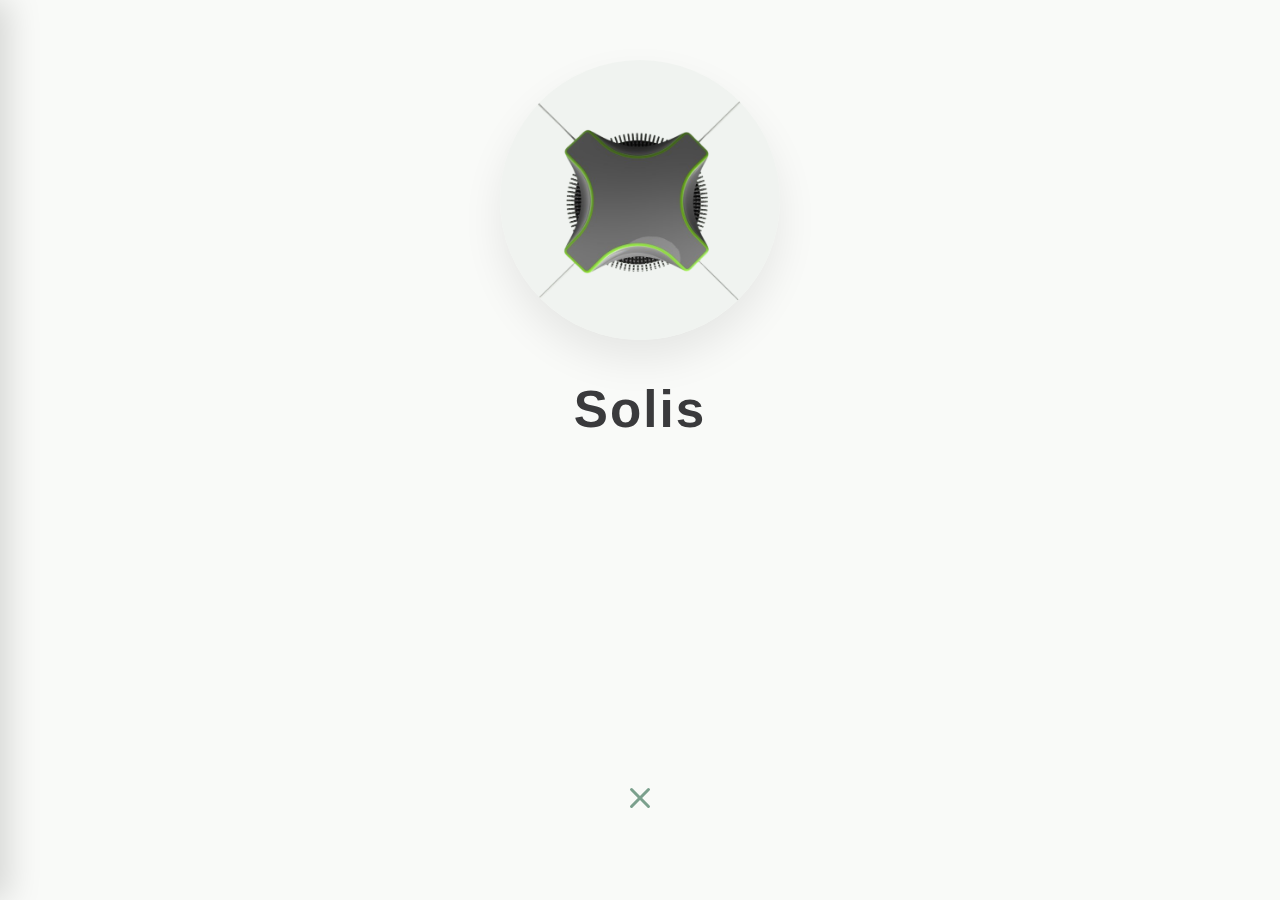
==== index.html @ 9c589100 "Update index.html" ====
<!DOCTYPE html>
<html lang="en">
<head>
    <meta charset="UTF-8">
    <meta name="viewport" content="width=device-width, initial-scale=1.0, maximum-scale=1.0, user-scalable=no">
    <title>Solis Enhanced Prototype v2</title>
    <link rel="preconnect" href="https://fonts.googleapis.com">
    <link rel="preconnect" href="https://fonts.gstatic.com" crossorigin>
    <link href="https://fonts.googleapis.com/css2?family=Poppins:wght@400;500;600;700&display=swap" rel="stylesheet">
    <link rel="manifest" href="manifest.json">
    <style>
        /* --- CSS Variables --- */
        :root {
            /* Modern Color Palette */
            --bg-primary: #F9FAF8;
            --bg-secondary: rgba(238, 241, 237, 0.8);
            --bg-card: rgba(255, 255, 255, 0.95);
            --bg-overlay: rgba(0, 0, 0, 0.4);
            --bg-modal: rgba(255, 255, 255, 0.98);
            --bg-toggle-inactive: #E5E5EA;
            --bg-toggle-active: #7BA08D;
            --bg-button-primary: #A3C1AD;
            --bg-button-primary-hover: #93B09D;
            --bg-button-primary-active: #83A08D;
            --bg-button-secondary: rgba(231, 235, 230, 0.8);
            --bg-button-secondary-hover: rgba(221, 226, 219, 0.9);
            --bg-button-secondary-active: rgba(206, 213, 220, 0.9);
            --bg-button-danger: rgba(253, 236, 236, 0.9);
            --bg-status-running: rgba(223, 240, 216, 0.9);
            --bg-status-scheduled: rgba(252, 248, 227, 0.9);
            --bg-status-idle: rgba(242, 242, 242, 0.9);
            --bg-status-paused: rgba(242, 242, 242, 0.9);

            /* Refined Text Colors */
            --text-primary: #1C1C1E;
            --text-secondary: #3A3A3C;
            --text-muted: #8E8E93;
            --text-light: #FFFFFF;
            --text-accent: #7BA08D;
            --text-danger: #FF3B30;
            --text-success: #34C759;
            --text-warning: #FF9500;
            --text-info: #8E8E93;

            /* Modern Borders */
            --border-primary: rgba(221, 226, 219, 0.8);
            --border-card: rgba(237, 240, 236, 0.8);
            --border-focus: #A3C1AD;

            /* Enhanced Shadows */
            --shadow-card: 0 8px 24px rgba(0, 0, 0, 0.04);
            --shadow-button: 0 4px 12px rgba(163, 193, 173, 0.25);
            --shadow-modal: 0 16px 32px rgba(0, 0, 0, 0.08);

            /* Modern Font */
            --font-family: -apple-system, BlinkMacSystemFont, 'SF Pro Text', 'Helvetica Neue', sans-serif;
        }

        .dark-mode {
            --bg-primary: #000000;
            --bg-secondary: rgba(37, 42, 37, 0.8);
            --bg-card: rgba(42, 47, 42, 0.95);
            --bg-overlay: rgba(0, 0, 0, 0.5);
            --bg-modal: rgba(47, 53, 47, 0.98);
            --bg-button-secondary: rgba(58, 64, 58, 0.8);
            --bg-button-secondary-hover: rgba(69, 75, 69, 0.9);
            --bg-button-secondary-active: rgba(80, 86, 80, 0.9);
            --bg-status-running: rgba(42, 64, 42, 0.9);
            --bg-status-scheduled: rgba(64, 58, 42, 0.9);
            --bg-status-idle: rgba(51, 51, 51, 0.9);
            --bg-status-paused: rgba(51, 51, 51, 0.9);

            --text-primary: #FFFFFF;
            --text-secondary: #EBEBF5;
            --text-muted: #8E8E93;
            --text-accent: #A3C1AD;
            --text-success: #32D74B;
            --text-warning: #FFD60A;
            --text-info: #8E8E93;

            --border-primary: rgba(64, 69, 64, 0.8);
            --border-card: rgba(58, 64, 58, 0.8);
            --border-focus: #A3C1AD;

            --shadow-card: 0 8px 24px rgba(0, 0, 0, 0.2);
            --shadow-button: 0 4px 12px rgba(163, 193, 173, 0.15);
        }

        /* --- Basic Reset & Global Styles --- */
        * { box-sizing: border-box; margin: 0; padding: 0; -webkit-tap-highlight-color: transparent; }
        html, body { height: 100%; font-family: var(--font-family); background-color: #e0e5ec; display: flex; justify-content: center; align-items: center; color: var(--text-secondary); -webkit-font-smoothing: antialiased; -moz-osx-font-smoothing: grayscale; }

        /* --- App Container --- */
        .app-container {
            width: 390px;
            height: 844px;
            background-color: var(--bg-primary);
            border-radius: 55px;
            box-shadow: 0 25px 50px rgba(0, 0, 0, 0.15);
            overflow: hidden;
            position: relative;
            display: flex;
            flex-direction: column;
            border: 14px solid #1C1C1E;
            backdrop-filter: blur(20px);
        }
        .app-container::before {
            content: '';
            position: absolute;
            top: 0;
            left: 50%;
            transform: translateX(-50%);
            width: 150px;
            height: 30px;
            background-color: #1C1C1E;
            border-bottom-left-radius: 18px;
            border-bottom-right-radius: 18px;
            z-index: 50;
        }

        /* --- Screen Styling --- */
        .screen { display: none; flex-direction: column; padding: 20px 20px 20px 20px; flex-grow: 1; overflow-y: auto; overflow-x: hidden; background-color: var(--bg-primary); position: absolute; top: 0; left: 0; width: 100%; height: 100%; opacity: 0; transition: opacity 0.3s ease-in-out; }
        .screen.active { display: flex; opacity: 1; z-index: 10; }
        .screen::-webkit-scrollbar { display: none; }
        .screen { -ms-overflow-style: none; scrollbar-width: none; }

        /* --- Common UI Elements --- */
        h1, h2, h3 { color: var(--text-primary); font-weight: 700; margin-bottom: 12px; letter-spacing: -0.02em; }
        h1 { font-size: 2.4em; } h2 { font-size: 1.8em; } h3 { font-size: 1.25em; }
        p { color: var(--text-secondary); font-size: 1em; line-height: 1.6; letter-spacing: -0.01em; }
        .text-sm { font-size: 0.85em; color: var(--text-muted); }
        .text-xs { font-size: 0.75em; color: var(--text-muted); }
        .text-center { text-align: center; }
        .font-bold { font-weight: 600; } .font-medium { font-weight: 500; }

        a { color: var(--text-accent); text-decoration: none; cursor: pointer; font-weight: 500; }
        a:hover { filter: brightness(0.9); }

        /* Input Field Styles */
        .input-field {
            width: 100%;
            padding: 16px 20px;
            margin-bottom: 24px; /* Increased margin for more space */
            border: 1px solid var(--border-primary);
            border-radius: 16px;
            background-color: var(--bg-card);
            font-size: 1em;
            color: var(--text-primary);
            font-family: var(--font-family);
            transition: all 0.2s cubic-bezier(0.4, 0, 0.2, 1);
            backdrop-filter: blur(10px);
        }

        .input-field::placeholder { color: var(--text-muted); }
        .input-field:focus { outline: none; border-color: var(--border-focus); box-shadow: 0 0 0 4px rgba(163, 193, 173, 0.15); }

        .icon-btn { background: none; border: none; cursor: pointer; padding: 8px; display: inline-flex; align-items: center; justify-content: center; color: var(--text-secondary); border-radius: 50%; transition: background-color 0.2s ease; }
        .icon-btn:hover { background-color: var(--bg-secondary); }
        .icon-btn svg { width: 28px; height: 28px; transition: all 0.2s cubic-bezier(0.4, 0, 0.2, 1); }
        .icon-btn:hover svg { transform: scale(1.1); }

        .card { background-color: var(--bg-card); border-radius: 20px; padding: 24px; margin-bottom: 24px; box-shadow: var(--shadow-card); border: 1px solid var(--border-card); transition: all 0.3s cubic-bezier(0.4, 0, 0.2, 1); backdrop-filter: blur(10px); }
        .card:hover { transform: translateY(-2px); box-shadow: 0 12px 28px rgba(0, 0, 0, 0.08); }

        .tabs { display: flex; background-color: var(--bg-secondary); border-radius: 16px; padding: 6px; margin-bottom: 32px; backdrop-filter: blur(10px); }
        .tab-button { flex: 1; padding: 10px 12px; background: none; border: none; border-radius: 12px; font-size: 0.95em; font-weight: 500; color: var(--text-secondary); cursor: pointer; transition: all 0.2s cubic-bezier(0.4, 0, 0.2, 1); text-align: center; letter-spacing: -0.01em; }
        .tab-button.active { background-color: var(--bg-card); color: var(--text-primary); font-weight: 600; box-shadow: 0 4px 12px rgba(0, 0, 0, 0.05); }

        .app-header { display: flex; justify-content: space-between; align-items: center; margin-bottom: 25px; position: sticky; top: -20px; padding-top: 30px; padding-bottom: 15px; background: linear-gradient(to bottom, var(--bg-primary) 85%, rgba(249,250,248,0)); z-index: 120; }
        .app-header h2 { margin-bottom: 0; } /* Reset margin for header */
        .app-header .title { font-size: 1.3em; font-weight: 600; color: var(--text-primary); position: absolute; left: 50%; top: 30px; transform: translateX(-50%); background: var(--bg-primary); padding: 0 5px; }
        .app-header .icon-btn svg { width: 28px; height: 28px; }

        .hidden { display: none !important; }
        .visually-hidden { position: absolute; width: 1px; height: 1px; margin: -1px; padding: 0; overflow: hidden; clip: rect(0, 0, 0, 0); border: 0; }

         /* Modal Styles */
        .modal-overlay { position: fixed; top: 0; left: 0; width: 100%; height: 100%; background-color: var(--bg-overlay); z-index: 100; display: flex; justify-content: center; align-items: center; opacity: 0; visibility: hidden; transition: all 0.3s cubic-bezier(0.4, 0, 0.2, 1); backdrop-filter: blur(8px); }
        .modal-overlay.active { opacity: 1; visibility: visible; transition: all 0.3s cubic-bezier(0.4, 0, 0.2, 1); }
        .modal-content { background-color: var(--bg-modal); border-radius: 24px; padding: 32px; width: 90%; max-width: 350px; box-shadow: var(--shadow-modal); transform: scale(0.95); transition: all 0.3s cubic-bezier(0.4, 0, 0.2, 1); backdrop-filter: blur(20px); }
        .modal-overlay.active .modal-content { transform: scale(1); }
        .modal-header { display: flex; justify-content: space-between; align-items: center; margin-bottom: 20px; }
        .modal-header h3 { margin-bottom: 0; }
        .modal-close-btn { font-size: 1.5em; color: var(--text-secondary); background: none; border: none; cursor: pointer; line-height: 1; }
        .modal-body p { margin-bottom: 15px; font-size: 0.9em; }
        .modal-body .input-group { margin-bottom: 15px; }
        .modal-footer { margin-top: 25px; display: flex; gap: 10px; justify-content: flex-end; }
        .modal-footer .btn { width: auto; }


        /* --- Specific Screens --- */

        /* Splash Screen - Styles remain similar */
        #splash-screen { justify-content: center; align-items: center; padding-top: 60px; background-color: var(--bg-primary); }
        .splash-graphic { width: 280px; height: 280px; background-color: var(--bg-secondary); border-radius: 50%; margin-bottom: 40px; display: flex; justify-content: center; align-items: center; font-size: 1.2em; color: var(--text-muted); font-style: italic; background-image: url("[data-uri]"); background-size: 75%; background-repeat: no-repeat; background-position: center; box-shadow: 0 20px 40px rgba(0, 0, 0, 0.08); animation: pulse 2s infinite; }
        .splash-title { font-size: 3.2em; font-weight: 700; color: var(--text-secondary); letter-spacing: 2px; margin-bottom: auto; }
        .loading-icon { margin-top: auto; margin-bottom: 60px; animation: spin 1.5s cubic-bezier(0.4, 0, 0.2, 1) infinite; }
        .loading-icon svg { width: 36px; height: 36px; color: var(--text-accent); }
        @keyframes spin { 0% { transform: rotate(0deg); } 100% { transform: rotate(360deg); } }
        @keyframes pulse { 0% { transform: scale(1); } 50% { transform: scale(1.05); } 100% { transform: scale(1); } }

        /* Sign Up Screen - Styles remain similar */
        #signup-screen { padding-top: 60px; justify-content: flex-start; }
        .signup-header { text-align: center; margin-bottom: 35px; }
        .signup-illustration { width: 180px; height: 100px; background-color: var(--bg-secondary); margin: 15px auto 25px auto; border-radius: 8px; display: flex; justify-content: center; align-items: center; background-image: url("data:image/svg+xml,%3Csvg width='100' height='60' viewBox='0 0 100 60' xmlns='http://www.w3.org/2000/svg'%3E%3Ccircle cx='85' cy='15' r='8' fill='%23FFD700'/%3E%3Cpath d='M10 55 V30 L50 10 L90 30 V55 H65 V40 H35 V55 Z' fill='%23fff' stroke='%23A3C1AD' stroke-width='2'/%3E%3Crect x='42' y='42' width='16' height='13' fill='%23A3C1AD'/%3E%3Crect x='20' y='35' width='10' height='10' fill='%23CDE2D6'/%3E%3Crect x='70' y='35' width='10' height='10' fill='%23CDE2D6'/%3E%3C/svg%3E"); background-size: contain; background-repeat: no-repeat; background-position: center; }
        .signup-title { font-size: 2.8em; color: var(--text-accent); font-weight: 600; margin-bottom: 10px; }
        #signup-screen h2 { font-size: 1.6em; margin-bottom: 30px; text-align: left; }
        .terms-link { font-size: 0.85em; color: var(--text-secondary); margin-bottom: 30px; display: block; }
        .terms-link a { color: var(--text-accent); font-weight: 600; }
        .signin-link { margin-top: 25px; text-align: center; font-size: 0.95em; }
        .signin-link a { font-weight: 600; }

        /* Dashboard Screen - Updated Layout */
        #dashboard-screen .welcome-text { color: var(--text-secondary); font-size: 1.0em; margin-bottom: 25px; }
        .power-analysis-card { display: flex; align-items: center; gap: 20px; }
        .progress-circle { position: relative; width: 120px; height: 120px; border-radius: 50%; background: radial-gradient(closest-side, var(--bg-card) 75%, transparent 80% 100%), conic-gradient(var(--text-accent) var(--progress-value, 0%), var(--bg-secondary) 0); display: flex; flex-direction: column; justify-content: center; align-items: center; flex-shrink: 0; transition: all 0.5s cubic-bezier(0.4, 0, 0.2, 1); box-shadow: 0 8px 24px rgba(0, 0, 0, 0.06); }
        .textprogress- { font-size: 1.4em; font-weight: 600; color: var(--text-primary); line-height: 1; }
        .progress-text span { font-size: 0.7em; display: block; font-weight: 400; color: var(--text-secondary); margin-top: 2px; }
        .progress-text .percent-sign { font-size: 0.6em; margin-left: 1px; font-weight: 500; }
        .power-stats { flex-grow: 1; }
        .power-stats p { margin-bottom: 8px; font-size: 0.9em; }
        .power-stats .value { font-size: 1.3em; font-weight: 600; color: var(--text-primary); display: inline-block; margin-right: 3px; }
        .power-stats .unit { font-size: 0.8em; color: var(--text-secondary); }
        .power-stats .sub-text-label { font-size: 0.85em; color: var(--text-secondary); display: block; margin-top: -5px; margin-bottom: 10px; }
        .power-stats .sub-text { font-size: 0.8em; color: var(--text-muted); margin-top: 3px; }

        .dashboard-house-graphic { width: 100%; height: 100px; background-color: var(--bg-secondary); border-radius: 24px; margin-top: 0; margin-bottom: 24px; display: flex; justify-content: center; align-items: center; font-style: italic; color: var(--text-muted); background-image: url("data:image/svg+xml,%3Csvg width='200' height='100' viewBox='0 0 200 100' xmlns='http://www.w3.org/2000/svg'%3E%3Cpath d='M30 80 V55 L100 30 L170 55 V80 H140 V65 H60 V80 Z' fill='var(--bg-card)' stroke='var(--text-accent)' stroke-width='1.5'/%3E%3Crect x='65' y='67' width='15' height='13' fill='var(--text-accent)'/%3E%3Crect x='120' y='67' width='15' height='13' fill='var(--text-accent)'/%3E%3Crect x='175' y='35' width='25' height='12' fill='%23CDE2D6' transform='rotate(-30 175 35)'/%3E%3Crect x='185' y='45' width='25' height='12' fill='%23CDE2D6' transform='rotate(-30 185 45)'/%3E%3Cpath d='M100 30 L170 55 L180 50 L110 25 Z' fill='%23B0CABE' /%3E %3Cpath d='M170 80 L175 82 L175 57 L170 55 Z' fill='%23A0B8AE' /%3E %3C!-- Bolt --%3E%3Cpath d='M190 65 L180 75 L188 75 L180 90 L200 75 L192 75 Z' fill='%23F2C94C'/%3E%3C/svg%3E"); background-size: 80%; background-position: center; background-repeat: no-repeat; border: none; box-shadow: 0 8px 24px rgba(0, 0, 0, 0.06); backdrop-filter: blur(10px); }

        .operate-card { display: flex; align-items: center; justify-content: space-between; cursor: pointer; transition: transform 0.15s ease, box-shadow 0.15s ease; }
        .operate-card:hover { box-shadow: 0 8px 25px rgba(0, 0, 0, 0.08); }
        .operate-card:active { transform: scale(0.98); }
        .operate-card .device-icon-small { width: 60px; height: 60px; background-color: var(--bg-secondary); border-radius: 14px; background-image: url("[data-uri]"); background-size: 65%; background-repeat: no-repeat; background-position: center; flex-shrink: 0; }
        .operate-card .text { margin-left: 18px; flex-grow: 1;}
        .operate-card .text h3 { margin-bottom: 3px;}
        .operate-card .arrow { color: var(--text-muted); }
        .operate-card .arrow svg { width: 24px; height: 24px; }

        .energy-card { display: flex; align-items: center; justify-content: space-between; }
        .energy-card .icon svg { width: 35px; height: 35px; color: #F2C94C; flex-shrink: 0; margin-right: 15px;}
        .energy-card .text { text-align: right; flex-grow: 1;}
        .energy-card .text .value { font-size: 1.4em; font-weight: 600; color: var(--text-primary); }
        .energy-card .text .unit { font-size: 0.8em; color: var(--text-secondary); margin-left: 3px; }
        .energy-card .text .label { font-size: 0.85em; color: var(--text-secondary); }

        /* Operate Screen - Styles remain similar, adjustments within content */
        #operate-screen .device-info { display: flex; align-items: center; gap: 25px; margin-bottom: 30px; }
        #operate-screen .device-icon-large { width: 95px; height: 95px; background-color: var(--bg-secondary); border-radius: 18px; flex-shrink: 0; background-image: url("[data-uri]"); background-size: 70%; background-repeat: no-repeat; background-position: center; }
        #operate-screen .last-cleaned-info .label { font-size: 0.9em; color: var(--text-secondary); margin-bottom: 3px;}
        #operate-screen .last-cleaned-info .date { font-size: 1.3em; font-weight: 600; color: var(--text-primary); margin-bottom: 10px;}
        #operate-screen .last-cleaned-info .time { font-size: 1.05em; font-weight: 500; color: var(--text-primary);}
        .operate-content { margin-top: 25px; } /* Container for setup/manual/auto */
        .operate-content.hidden { display: none; } /* Ensure it hides */

        /* Setup Content - Styles remain similar */
        #setup-content .setup-area { background-color: var(--bg-secondary); border-radius: 18px; padding: 25px; margin-bottom: 25px; min-height: 180px; display: flex; flex-direction: column; align-items: center; justify-content: center; position: relative; }

        /* Updated Solar Panel representation */
        .scan-graphic {
            width: 120px;
            height: 120px;
            border: 2.5px solid var(--text-accent);
            border-radius: 10px;
            position: relative;
            background-color: var(--bg-card);
            display: flex;
            justify-content: center;
            align-items: center;
            transform: perspective(500px) rotateX(30deg);
        }

        /* String container for diagonal strings */
        .string-container {
            position: absolute;
            width: 100%;
            height: 100%;
            transform-style: preserve-3d;
        }

        /* Individual strings */
        .diagonal-string {
            position: absolute;
            background-color: var(--text-accent);
            height: 2px;
            width: 141.4%; /* √2 * 100% for diagonal */
            transform-origin: 0 0;
            transition: all 0.5s cubic-bezier(0.4, 0, 0.2, 1);
            opacity: 0.8;
        }

        /* Single diagonal strings */
        .diagonal-string.tl-br { 
            top: 0;
            left: 0;
            transform: rotate(45deg);
        }

        .diagonal-string.tr-bl { 
            top: 0;
            right: 0;
            transform-origin: 100% 0;
            transform: rotate(-45deg);
        }

        /* String Animation States */
        .string-container.tightening .diagonal-string {
            height: 1.5px;
            opacity: 0.9;
            box-shadow: 0 0 3px var(--text-accent);
        }

        .string-container.loosening .diagonal-string {
            height: 3px;
            opacity: 0.7;
            box-shadow: none;
        }

        /* Remove old string animations */
        .string-anim-container { display: none; }

        @keyframes tighten {
            0% { transform: scaleY(1) rotate(45deg); }
            50% { transform: scaleY(0.9) rotate(45deg); }
            100% { transform: scaleY(1) rotate(45deg); }
        }

        @keyframes loosen {
            0% { transform: scaleY(1) rotate(45deg); }
            50% { transform: scaleY(1.1) rotate(45deg); }
            100% { transform: scaleY(1) rotate(45deg); }
        }

        .string-container.tightening .diagonal-string.tl-br,
        .string-container.tightening .diagonal-string.tr-bl {
            animation: tighten 1s cubic-bezier(0.4, 0, 0.2, 1);
        }

        .string-container.loosening .diagonal-string.tl-br,
        .string-container.loosening .diagonal-string.tr-bl {
            animation: loosen 1s cubic-bezier(0.4, 0, 0.2, 1);
        }

        @keyframes tightenReverse {
            0% { transform: scaleY(1) rotate(-45deg); }
            50% { transform: scaleY(0.9) rotate(-45deg); }
            100% { transform: scaleY(1) rotate(-45deg); }
        }

        @keyframes loosenReverse {
            0% { transform: scaleY(1) rotate(-45deg); }
            50% { transform: scaleY(1.1) rotate(-45deg); }
            100% { transform: scaleY(1) rotate(-45deg); }
        }

        .string-container.loosening .diagonal-string.tr-bl {
            animation: loosenReverse 1s cubic-bezier(0.4, 0, 0.2, 1);
        }

        .string-buttons { display: flex; gap: 15px; margin-top: 25px; }
        .string-anim-container { width: 140px; height: 24px; margin: 20px auto 10px auto; display: flex; justify-content: space-between; align-items: center; overflow: hidden; }
        .string-line { width: 45%; height: 3px; background-color: var(--text-accent); border-radius: 2px; transition: all 0.5s cubic-bezier(0.4, 0, 0.2, 1); }
        #setup-content .panels-section h3 { font-size: 1.1em; margin-bottom: 18px; color: var(--text-primary); }
        .panel-inputs { display: grid; grid-template-columns: repeat(2, 1fr); gap: 12px 18px; }
        .input-group label { display: block; font-size: 0.8em; color: var(--text-secondary); margin-bottom: 4px; font-weight: 500; }
        .input-group input { padding: 11px 14px; font-size: 0.95em; margin-bottom: 0; }
        .support-link { display: flex; align-items: center; justify-content: center; margin-top: 35px; font-size: 0.95em; color: var(--text-secondary); }
        .support-link svg { width: 19px; height: 19px; margin-left: 6px; color: var(--text-accent); }

        /* Manual Content - Styles remain similar */
        #manual-content .control-label { padding: 15px; margin-bottom: 25px; border-radius: 12px; background-color: var(--bg-secondary); color: var(--text-primary); font-size: 1.1em; text-align: center; font-weight: 500; }
        .d-pad { display: grid; grid-template-columns: repeat(3, 1fr); grid-template-rows: repeat(3, 1fr); width: 200px; height: 200px; margin: 0 auto 40px auto; gap: 10px; }
        .d-pad-btn { background-color: var(--bg-card); color: var(--text-secondary); border: 1px solid var(--border-primary); border-radius: 20px; font-size: 32px; display: flex; justify-content: center; align-items: center; cursor: pointer; transition: all 0.2s cubic-bezier(0.4, 0, 0.2, 1); box-shadow: 0 4px 12px rgba(0, 0, 0, 0.05); }
        .d-pad-btn:active { background-color: var(--bg-secondary); box-shadow: inset 0 2px 4px rgba(0,0,0,0.05); transform: scale(0.98); }
        .d-pad-btn.up { grid-column: 2; grid-row: 1; } .d-pad-btn.left { grid-column: 1; grid-row: 2; } .d-pad-btn.right { grid-column: 3; grid-row: 2; } .d-pad-btn.down { grid-column: 2; grid-row: 3; }
        .d-pad-btn.center { grid-column: 2; grid-row: 2; background-color: var(--bg-secondary); cursor: default; box-shadow: none;}
        .action-buttons { display: flex; justify-content: space-around; width: 100%; margin-bottom: 20px; }
        .action-button-container { text-align: center; width: 45%; }
        .action-label { width: 100%; padding: 12px; margin-bottom: 12px; border-radius: 12px; background-color: var(--bg-secondary); color: var(--text-primary); font-size: 1.0em; text-align: center; font-weight: 500; }
        .action-icon { width: 90px; height: 90px; background-color: var(--bg-button-primary); border-radius: 50%; display: flex; justify-content: center; align-items: center; margin: 0 auto; cursor: pointer; transition: all 0.2s cubic-bezier(0.4, 0, 0.2, 1); box-shadow: 0 8px 24px rgba(163, 193, 173, 0.3); }
        .action-icon:active { background-color: var(--bg-button-primary-hover); transform: scale(0.95); }
        .action-icon svg { width: 50px; height: 50px; filter: brightness(0) invert(1); }

        /* Auto Content - Enhanced */
        #auto-content .status-card { text-align: center; transition: opacity 0.3s ease; }
        #auto-content .status-card.paused { opacity: 0.7; }
        #auto-content .status-indicator { display: inline-block; padding: 10px 24px; border-radius: 24px; font-weight: 600; margin-bottom: 20px; font-size: 1em; transition: all 0.3s cubic-bezier(0.4, 0, 0.2, 1); letter-spacing: -0.01em; }
        #auto-content .status-indicator.running { background-color: var(--bg-status-running); color: var(--text-success); }
        #auto-content .status-indicator.scheduled { background-color: var(--bg-status-scheduled); color: var(--text-warning); }
        #auto-content .status-indicator.idle { background-color: var(--bg-status-idle); color: var(--text-info); }
        #auto-content .status-indicator.paused { background-color: var(--bg-status-paused); color: var(--text-info); }
        #auto-content .status-details p { margin-bottom: 10px; font-size: 0.95em;}
        #auto-content .status-details .label { font-weight: 500; color: var(--text-secondary); }
        #auto-content .status-details .value { font-weight: 600; color: var(--text-primary); margin-left: 5px; }
        #auto-content .action-buttons { margin-top: 30px; display: flex; flex-direction: column; gap: 15px;}

        /* Settings Screen - Enhanced */
        #settings-screen .settings-group { margin-bottom: 25px; }
        #settings-screen .settings-group-title { font-size: 0.85em; font-weight: 600; color: var(--text-muted); text-transform: uppercase; margin-bottom: 10px; padding-left: 5px; }
        #settings-screen .settings-list { list-style: none; padding: 0; margin: 0; background-color: var(--bg-card); border-radius: 20px; box-shadow: var(--shadow-card); overflow: hidden; backdrop-filter: blur(10px); }
        #settings-screen .settings-item { display: flex; justify-content: space-between; align-items: center; padding: 20px 24px; border-bottom: 1px solid var(--bg-secondary); cursor: pointer; transition: all 0.2s cubic-bezier(0.4, 0, 0.2, 1); }
        #settings-screen .settings-item:last-child { border-bottom: none; }
        #settings-screen .settings-item:hover { background-color: var(--bg-secondary); }
        #settings-screen .settings-item .item-content { display: flex; align-items: center; gap: 15px; }
        #settings-screen .settings-item .item-icon { color: var(--text-accent); flex-shrink: 0; }
        #settings-screen .settings-item .item-icon svg { width: 22px; height: 22px; }
        #settings-screen .settings-item .item-label { font-size: 1.0em; color: var(--text-primary); font-weight: 500; }
        #settings-screen .settings-item .item-label .description { font-size: 0.8em; color: var(--text-muted); display: block; margin-top: 2px; }
        #settings-screen .settings-item .item-action { color: var(--text-muted); display: flex; align-items: center; gap: 8px; }
        #settings-screen .settings-item .item-action svg { width: 20px; height: 20px; }
        #settings-screen .sub-settings { max-height: 0; overflow: hidden; transition: max-height 0.3s ease-out; background-color: var(--bg-secondary); }
        #settings-screen .sub-settings.open { max-height: 300px; /* Adjust as needed */ }
        #settings-screen .sub-settings .settings-item { padding-left: 55px; /* Indent sub-items */ border-color: var(--border-primary);}

        .toggle-switch {
          position: relative;
          display: inline-block;
          width: 60px; /* Adjust as needed */
          height: 34px; /* Adjust as needed */
        }

        .toggle-switch input {
          opacity: 0;
          width: 0;
          height: 0;
          position: absolute; /* Add this */
          top: 0;           /* Add this */
          left: 0;          /* Add this */
        }

        .toggle-slider {
          position: absolute;
          cursor: pointer;
          top: 0;
          left: 0;
          right: 0;
          bottom: 0;
          background-color: #ccc;
          transition: .4s;
          border-radius: 34px;
        }

        .toggle-slider:before {
          position: absolute;
          content: "";
          height: 26px; /* Adjust as needed */
          width: 26px;  /* Adjust as needed */
          left: 4px;    /* Adjust as needed */
          bottom: 4px;  /* Adjust as needed */
          background-color: white;
          transition: .4s;
          border-radius: 50%;
        }

        input:checked + .toggle-slider {
          background-color: #2196F3; /* Adjust as needed */
        }

        input:focus + .toggle-slider {
          box-shadow: 0 0 1px #2196F3; /* Adjust as needed */
        }

        input:checked + .toggle-slider:before {
          transform: translateX(26px); /* Adjust as needed */
        }

        /* Side Navigation - Styles remain similar */
        .side-nav { position: absolute; top: 0; left: -85%; width: 85%; height: 100%; background-color: var(--bg-modal); box-shadow: 8px 0 32px rgba(0,0,0,0.15); z-index: 100; transition: all 0.35s cubic-bezier(0.4, 0, 0.2, 1); padding: 80px 32px 40px 32px; display: flex; flex-direction: column; backdrop-filter: blur(20px); }
        .side-nav.open { left: 0; box-shadow: 8px 0 32px rgba(0, 0, 0, 0.2); }
        .side-nav .logo { text-align: center; margin-bottom: 45px; }
        .side-nav .logo-text { font-size: 2.2em; font-weight: 600; color: var(--text-secondary); letter-spacing: 1px; }
        .side-nav ul { list-style: none; padding: 0; flex-grow: 1; }
        .side-nav li { margin-bottom: 8px; }
        .side-nav a, .side-nav button { text-decoration: none; color: var(--text-primary); font-size: 1.15em; font-weight: 500; display: block; padding: 14px 18px; background: none; border: none; text-align: left; width: 100%; cursor: pointer; border-radius: 10px; transition: background-color 0.2s ease, color 0.2s ease; }
        .side-nav a:hover, .side-nav button:hover { background-color: var(--bg-secondary); }
        .side-nav a.active-nav, .side-nav button.active-nav { background-color: var(--bg-secondary); color: var(--text-accent); font-weight: 600; }
        .side-nav .nav-logout { color: var(--text-danger); margin-top: auto; font-weight: 600; }
        .side-nav .nav-logout:hover { background-color: var(--bg-button-danger); }

        /* Overlay */
        .nav-overlay { position: fixed; /* Use fixed for full viewport */ top: 0; left: 0; width: 100vw; height: 100vh; background-color: var(--bg-overlay); z-index: 99; display: none; opacity: 0; transition: opacity 0.35s ease-in-out; }
        .nav-overlay.active { display: block; opacity: 1; }

        /* Logout Screen - Styles remain similar */
        #logout-screen { background-color: rgba(249, 250, 248, 0.85); backdrop-filter: blur(6px); justify-content: center; align-items: center; z-index: 50; }
        .dark-mode #logout-screen { background-color: rgba(26, 29, 26, 0.85); } /* Adjust overlay for dark */
        .logout-box { background-color: var(--bg-modal); padding: 48px 40px; border-radius: 28px; width: 90%; text-align: center; box-shadow: var(--shadow-modal); backdrop-filter: blur(20px); animation: fadeIn 0.3s cubic-bezier(0.4, 0, 0.2, 1); }
        .logout-box p { font-size: 1.4em; color: var(--text-primary); margin-bottom: 40px; font-weight: 500; line-height: 1.4; }
        #logout-screen .btn { width: 100%; margin-bottom: 15px; }
        #logout-screen .btn-close { background-color: var(--bg-button-secondary); color: var(--text-secondary); box-shadow: none; }

         /* String Animation Keyframes */
        @keyframes tighten { 0% { transform: scaleX(1); } 50% { transform: scaleX(0.8); } 100% { transform: scaleX(1); } }
        @keyframes loosen { 0% { transform: scaleX(1); } 50% { transform: scaleX(1.2); } 100% { transform: scaleX(1); } }
        .string-anim-container.tightening .string-line { animation: tighten 1s cubic-bezier(0.4, 0, 0.2, 1); }
        .string-anim-container.loosening .string-line { animation: loosen 1s cubic-bezier(0.4, 0, 0.2, 1); }

        /* Add new card styles */
        .stats-grid {
            display: grid;
            grid-template-columns: repeat(2, 1fr);
            gap: 15px;
            margin-bottom: 24px;
        }

        .mini-card {
            background-color: var(--bg-card);
            border-radius: 16px;
            padding: 16px;
            box-shadow: var(--shadow-card);
            border: 1px solid var(--border-card);
            display: flex;
            flex-direction: column;
        }

        .mini-card .icon {
            width: 32px;
            height: 32px;
            margin-bottom: 12px;
            color: var(--text-accent);
        }

        .mini-card .label {
            font-size: 0.85em;
            color: var(--text-secondary);
            margin-bottom: 4px;
        }

        .mini-card .value {
            font-size: 1.2em;
            font-weight: 600;
            color: var(--text-primary);
        }

        .maintenance-card {
            display: flex;
            align-items: center;
            gap: 16px;
            margin-bottom: 24px;
        }

        .maintenance-card .status-icon {
            width: 48px;
            height: 48px;
            background-color: var(--bg-status-running);
            border-radius: 12px;
            display: flex;
            align-items: center;
            justify-content: center;
            flex-shrink: 0;
        }

        .maintenance-card .status-icon svg {
            width: 28px;
            height: 28px;
            color: var(--text-success);
        }

        .maintenance-card .info {
            flex-grow: 1;
        }

        .maintenance-card .title {
            font-size: 1.1em;
            font-weight: 600;
            color: var(--text-primary);
            margin-bottom: 4px;
        }

        .maintenance-card .subtitle {
            font-size: 0.85em;
            color: var(--text-secondary);
        }

        .water-level-card {
            padding: 20px;
            margin-bottom: 24px;
        }

        .water-level-indicator {
            height: 8px;
            background-color: var(--bg-secondary);
            border-radius: 4px;
            margin: 12px 0;
            overflow: hidden;
        }

        .water-level-fill {
            height: 100%;
            width: 75%;
            background-color: var(--text-accent);
            border-radius: 4px;
            transition: width 0.3s ease;
        }

        .weather-card {
            padding: 20px;
            margin-bottom: 24px;
        }

        .weather-info {
            display: flex;
            align-items: center;
            gap: 16px;
            margin-top: 12px;
        }

        .weather-icon {
            width: 48px;
            height: 48px;
            color: #F2C94C;
        }

        .weather-details .temp {
            font-size: 1.2em;
            font-weight: 600;
            color: var(--text-primary);
        }

        .weather-details .desc {
            font-size: 0.85em;
            color: var(--text-secondary);
        }

        .forecast-times {
            display: flex;
            justify-content: space-between;
            margin-top: 16px;
            padding-top: 16px;
            border-top: 1px solid var(--border-primary);
        }

        .forecast-time {
            text-align: center;
        }

        .forecast-time .time {
            font-size: 0.8em;
            color: var(--text-secondary);
            margin-bottom: 4px;
        }

        .forecast-time .temp {
            font-size: 0.9em;
            font-weight: 500;
            color: var(--text-primary);
        }

        /* --- Operate Screen Enhancements --- */
        .device-status-card {
            margin-bottom: 24px;
        }

        .device-status-card .status-header {
            display: flex;
            align-items: center;
            gap: 20px;
            margin-bottom: 24px;
        }

        .status-info {
            flex-grow: 1;
        }

        .status-badge {
            display: inline-block;
            padding: 6px 12px;
            border-radius: 12px;
            background-color: var(--bg-status-running);
            color: var(--text-success);
            font-size: 0.85em;
            font-weight: 500;
            margin-bottom: 8px;
        }

        .device-serial {
            font-size: 0.85em;
            color: var(--text-muted);
            margin-top: 4px;
        }

        .quick-stats {
            display: grid;
            grid-template-columns: repeat(4, 1fr);
            gap: 16px;
            padding-top: 16px;
            border-top: 1px solid var(--border-primary);
        }

        .stat-item {
            text-align: center;
        }

        .stat-icon {
            width: 40px;
            height: 40px;
            margin: 0 auto 8px;
            padding: 8px;
            border-radius: 12px;
            background-color: var(--bg-secondary);
        }

        .stat-icon svg {
            width: 24px;
            height: 24px;
            color: var(--text-accent);
        }

        .stat-value {
            font-size: 1.2em;
            font-weight: 600;
            color: var(--text-primary);
            margin-bottom: 4px;
        }

        .stat-label {
            font-size: 0.8em;
            color: var(--text-muted);
        }

        /* Setup Content Enhancements */
        .setup-header {
            display: flex;
            justify-content: space-between;
            align-items: center;
            margin-bottom: 20px;
        }

        .panel-layout-preview {
            display: flex;
            flex-direction: column;
            align-items: center;
            gap: 20px;
            margin-bottom: 24px;
        }

        .tension-indicator {
            width: 100%;
            max-width: 200px;
            text-align: center;
        }

        .tension-label {
            font-size: 0.9em;
            color: var(--text-secondary);
            margin-bottom: 8px;
        }

        .tension-meter {
            height: 6px;
            background-color: var(--bg-secondary);
            border-radius: 3px;
            overflow: hidden;
        }

        .tension-bar {
            height: 100%;
            background-color: var(--text-accent);
            transition: width 0.3s ease;
        }

        .tension-value {
            font-size: 0.85em;
            color: var(--text-primary);
            margin-top: 8px;
        }

        .setup-controls {
            padding-top: 20px;
            border-top: 1px solid var(--border-primary);
        }

        .control-group {
            margin-bottom: 20px;
        }

        .control-group:last-child {
            margin-bottom: 0;
        }

        .control-group label {
            display: block;
            font-size: 0.9em;
            color: var(--text-secondary);
            margin-bottom: 12px;
        }

        .button-group {
            display: flex;
            gap: 12px;
        }

        .button-group .btn {
            flex: 1;
            display: flex;
            align-items: center;
            justify-content: center;
            gap: 8px;
        }

        .button-group .btn svg {
            width: 18px;
            height: 18px;
        }

        .angle-slider {
            display: flex;
            align-items: center;
            gap: 16px;
        }

        .slider {
            flex-grow: 1;
            height: 4px;
            -webkit-appearance: none;
            background-color: var(--bg-secondary);
            border-radius: 2px;
            outline: none;
        }

        .slider::-webkit-slider-thumb {
            -webkit-appearance: none;
            width: 20px;
            height: 20px;
            border-radius: 50%;
            background-color: var(--text-accent);
            cursor: pointer;
            box-shadow: 0 2px 4px rgba(0, 0, 0, 0.1);
        }

        .angle-value {
            font-size: 0.9em;
            color: var(--text-primary);
            min-width: 40px;
            text-align: right;
        }

        .section-header {
            display: flex;
            justify-content: space-between;
            align-items: center;
            margin-bottom: 20px;
        }

        .input-with-unit {
            display: flex;
            align-items: center;
            gap: 8px;
        }

        .input-with-unit .unit {
            color: var(--text-muted);
            font-size: 0.9em;
        }

        /* Manual Control Enhancements */
        .control-card {
            margin-bottom: 24px;
        }

        .speed-control {
            display: flex;
            align-items: center;
            gap: 12px;
        }

        .speed-control label {
            font-size: 0.9em;
            color: var(--text-secondary);
        }

        .speed-buttons {
            display: flex;
            gap: 4px;
        }

        .speed-btn {
            padding: 6px 12px;
            border: none;
            background-color: var(--bg-secondary);
            color: var(--text-secondary);
            border-radius: 12px;
            font-size: 0.85em;
            cursor: pointer;
            transition: all 0.2s ease;
        }

        .speed-btn.active {
            background-color: var(--text-accent);
            color: var(--text-light);
        }

        .d-pad-container {
            padding: 24px;
        }

        .d-pad {
            max-width: 280px;
            margin: 0 auto;
        }

        .d-pad-btn svg {
            width: 24px;
            height: 24px;
            color: var(--text-secondary);
        }

        .position-indicator {
            width: 12px;
            height: 12px;
            background-color: var(--text-accent);
            border-radius: 50%;
        }

        .cleaning-controls {
            padding: 24px;
        }

        .control-grid {
            display: grid;
            gap: 24px;
            margin-bottom: 24px;
        }

        .control-item label {
            display: block;
            font-size: 0.9em;
            color: var(--text-secondary);
            margin-bottom: 12px;
        }

        .slider-control {
            display: flex;
            align-items: center;
            gap: 16px;
        }

        .slider-value {
            font-size: 0.85em;
            color: var(--text-primary);
            min-width: 60px;
        }

        /* Auto Mode Enhancements */
        .next-clean-info {
            display: flex;
            flex-direction: column;
            gap: 12px;
            margin: 20px 0;
        }

        .time-badge,
        .weather-badge {
            display: flex;
            align-items: center;
            gap: 12px;
            padding: 12px;
            background-color: var(--bg-secondary);
            border-radius: 12px;
            font-size: 0.95em;
            color: var(--text-primary);
        }

        .time-badge svg,
        .weather-badge svg {
            width: 24px;
            height: 24px;
            color: var(--text-accent);
        }

        .schedule-details {
            display: grid;
            grid-template-columns: repeat(2, 1fr);
            gap: 16px;
            margin: 24px 0;
            padding: 20px 0;
            border-top: 1px solid var(--border-primary);
            border-bottom: 1px solid var(--border-primary);
        }

        .detail-item label {
            display: block;
            font-size: 0.85em;
            color: var(--text-muted);
            margin-bottom: 4px;
        }

        .detail-item span {
            font-size: 0.95em;
            color: var(--text-primary);
            font-weight: 500;
        }

        .cleaning-pattern {
            margin-bottom: 24px;
        }

        .cleaning-pattern h4 {
            font-size: 0.9em;
            color: var(--text-secondary);
            margin-bottom: 12px;
        }

        .pattern-preview {
            display: flex;
            align-items: center;
            gap: 12px;
            padding: 12px;
            background-color: var(--bg-secondary);
            border-radius: 12px;
        }

        .pattern-preview img {
            width: 48px;
            height: 48px;
        }

        .pattern-preview span {
            font-size: 0.95em;
            color: var(--text-primary);
        }

        .history-card {
            margin-top: 24px;
        }

        .history-list {
            margin: 16px 0;
        }

        .history-item {
            display: flex;
            align-items: center;
            gap: 16px;
            padding: 16px 0;
            border-bottom: 1px solid var(--border-primary);
        }

        .history-item:last-child {
            border-bottom: none;
        }

        .history-icon {
            width: 40px;
            height: 40px;
            border-radius: 20px;
            background-color: var(--bg-status-running);
            display: flex;
            align-items: center;
            justify-content: center;
        }

        .history-icon svg {
            width: 24px;
            height: 24px;
            color: var(--text-success);
        }

        .history-content {
            flex-grow: 1;
        }

        .history-title {
            font-size: 0.95em;
            font-weight: 500;
            color: var(--text-primary);
            margin-bottom: 4px;
        }

        .history-time {
            font-size: 0.85em;
            color: var(--text-muted);
            margin-bottom: 4px;
        }

        .history-details {
            font-size: 0.85em;
            color: var(--text-secondary);
        }

        #auto-actions {
            display: grid;
            grid-template-columns: repeat(2, 1fr);
            gap: 12px;
        }

        #auto-actions .btn {
            display: flex;
            align-items: center;
            justify-content: center;
            gap: 8px;
            padding: 12px;
        }

        #auto-actions .btn svg {
            width: 20px;
            height: 20px;
        }

        #auto-actions .btn:last-child {
            grid-column: 1 / -1;
        }

        /* Status Bar Styles */
        .status-bar {
            position: absolute;
            top: 0;
            left: 0;
            right: 0;
            display: flex;
            justify-content: space-between;
            align-items: center;
            padding: 14px 24px 0px 24px;
            height: 47px;
            background: transparent;
            z-index: 1000;
        }

        .status-bar-left {
            flex: 1;
        }

        .status-bar-right {
            display: flex;
            align-items: center;
            gap: 5px;
        }

        .time {
            font-size: 15px;
            font-weight: 600;
            color: var(--text-primary);
            padding-left: 20px;
        }

        .status-icon {
            width: 18px;
            height: 18px;
            color: var(--text-primary);
        }

        /* Button Styles */
        .btn {
            display: inline-block;
            width: 100%;
            padding: 16px 24px;
            border: none;
            border-radius: 16px;
            font-size: 1em;
            font-weight: 600;
            cursor: pointer;
            transition: all 0.2s cubic-bezier(0.4, 0, 0.2, 1);
            text-align: center;
            margin-top: 10px; /* Optional: Add margin-top if needed */
            background-color: var(--bg-button-primary);
            color: var(--text-light);
            box-shadow: var(--shadow-button);
            letter-spacing: -0.01em;
        }
        .btn:hover { background-color: var(--bg-button-primary-hover); transform: translateY(-1px); }
        .btn:active { background-color: var(--bg-button-primary-active); transform: scale(0.98); }
        .btn:disabled { background-color: #B0B8AE; color: #e0e5ec; cursor: not-allowed; box-shadow: none; transform: none; opacity: 0.7; }
        .btn-secondary { background-color: var(--bg-button-secondary); color: var(--text-secondary); box-shadow: 0 4px 10px rgba(0, 0, 0, 0.05); }
        .btn-secondary:hover { background-color: var(--bg-button-secondary-hover); }
        .btn-secondary:active { background-color: var(--bg-button-secondary-active); }
        .btn-danger { background-color: var(--bg-button-danger); color: var(--text-danger); box-shadow: 0 4px 10px rgba(217, 83, 79, 0.15); }
        .btn-danger:hover { background-color: #FAD7D6; }
        .btn-sm { padding: 10px 18px; font-size: 0.85em; border-radius: 25px; width: auto; }
        .btn-loading { position: relative; color: transparent !important; }
        .btn-loading::after { content: ''; position: absolute; width: 20px; height: 20px; top: 50%; left: 50%; margin-top: -10px; margin-left: -10px; border: 3px solid rgba(255, 255, 255, 0.3); border-top-color: var(--text-light); border-radius: 50%; animation: spin 0.8s linear infinite; }

        /* Improved Button Styles for Cleaning Controls */
        .cleaning-button {
            display: flex;
            align-items: center;
            justify-content: center;
            width: 48%; /* Adjust width as needed */
            padding: 16px; /* Increased padding for better touch targets */
            border: none;
            border-radius: 12px; /* Rounded corners */
            font-size: 1em;
            font-weight: 600;
            cursor: pointer;
            transition: all 0.2s ease;
            background-color: #E0E5EC; /* Softer background color */
            color: var(--text-primary); /* Text color */
            box-shadow: 0 4px 10px rgba(0, 0, 0, 0.1); /* Subtle shadow */
            margin: 10px 0; /* Space between buttons */
        }

        .cleaning-button:hover {
            background-color: #D0D5DB; /* Darker shade on hover */
        }

        .cleaning-button:active {
            transform: scale(0.98); /* Press effect */
        }

        /* Icon Styles */
        .cleaning-button svg {
            width: 24px; /* Adjust icon size */
            height: 24px; /* Adjust icon size */
            margin-right: 8px; /* Space between icon and text */
            fill: var(--text-primary); /* Icon color */
        }

        /* New Button Styles for Cleaning Controls */
        .cleaning-button {
            display: flex;
            align-items: center;
            justify-content: center;
            width: 48%; /* Adjust width as needed */
            padding: 16px;
            border: none;
            border-radius: 12px; /* Rounded corners */
            font-size: 1em;
            font-weight: 600;
            cursor: pointer;
            transition: all 0.2s ease;
            background-color: var(--bg-button-secondary); /* Background color */
            color: var(--text-primary); /* Text color */
            box-shadow: 0 4px 10px rgba(0, 0, 0, 0.1); /* Subtle shadow */
            margin: 10px 0; /* Space between buttons */
        }

        .cleaning-button:hover {
            background-color: var(--bg-button-secondary-hover); /* Hover effect */
        }

        .cleaning-button:active {
            transform: scale(0.98); /* Press effect */
        }
    </style>
</head>
<body id="app-body"> <!-- Added ID for dark mode toggling -->

     
        <!-- Status Bar -->
    

        <!-- Screen: Splash -->
        <div id="splash-screen" class="screen active">
            <div class="splash-graphic"></div>
            <h1 class="splash-title">Solis</h1>
            <div class="loading-icon">
                 <svg xmlns="http://www.w3.org/2000/svg" viewBox="0 0 24 24" fill="currentColor"><path d="M18.364 5.636a1 1 0 0 1 0 1.414L13.414 12l4.95 4.95a1 1 0 0 1-1.414 1.414L12 13.414l-4.95 4.95a1 1 0 0 1-1.414-1.414L10.586 12 5.636 7.05a1 1 0 0 1 1.414-1.414L12 10.586l4.95-4.95a1 1 0 0 1 1.414 0Z"/></svg>
            </div>
        </div>

        <!-- Screen: Sign Up -->
        <div id="signup-screen" class="screen">
            <div class="signup-header">
                 <h1 class="signup-title">Solis</h1>
                 <div class="signup-illustration"></div>
            </div>
            <h2>Sign Up</h2>
            <input type="text" class="input-field" placeholder="Full Name" value="Tejas Patel">
            <input type="text" class="input-field" placeholder="Email or Mobile Number" value="4*****365">
            <input type="password" class="input-field" placeholder="Password" value="*******">
            <p class="terms-link">By Signing up You're agree to our <a href="#" onclick="showModal('terms-modal')">Terms & Conditions</a> and <a href="#" onclick="showModal('privacy-modal')">Privacy Policy</a></p>
            <button class="btn" onclick="showScreen('dashboard-screen')">Continue</button>
            <p class="signin-link">Joined us before? <a href="#" onclick="alert('Sign In Clicked - Route to Login Screen (Not Implemented)')">Sign In</a></p>
        </div>

        <!-- Screen: Dashboard -->
        <div id="dashboard-screen" class="screen">
            <div class="app-header">
                <button class="icon-btn hamburger-menu" onclick="toggleNav()">
                    <svg xmlns="http://www.w3.org/2000/svg" viewBox="0 0 24 24" fill="currentColor"><path d="M3 4h18v2H3V4Zm0 7h18v2H3v-2Zm0 7h18v2H3v-2Z"/></svg>
                </button>
                <h2>Hey Tejas</h2>
                <button class="icon-btn notification-bell" onclick="alert('Notifications clicked')">
                     <svg xmlns="http://www.w3.org/2000/svg" viewBox="0 0 24 24" fill="currentColor"><path d="M18 16.5V11c0-3.07-1.64-5.64-4.5-6.32V4c0-.83-.67-1.5-1.5-1.5S10.5 3.17 10.5 4v.68C7.63 5.36 6 7.92 6 11v5.5L4 18v1h16v-1l-2-1.5Zm-6 5.5c1.1 0 2-.9 2-2h-4c0 1.1.89 2 2 2Z"/></svg>
                </button>
            </div>
            <p class="welcome-text">Here's your solar performance overview.</p>

            <div class="tabs" id="dashboard-tabs">
                <button class="tab-button active" data-period="daily" onclick="updateDashboardContent('daily', this)">Daily</button>
                <button class="tab-button" data-period="weekly" onclick="updateDashboardContent('weekly', this)">Weekly</button>
                <button class="tab-button" data-period="monthly" onclick="updateDashboardContent('monthly', this)">Monthly</button>
            </div>

            <div class="card power-analysis-card">
                 <div class="progress-circle" id="progress-circle">
                     <div class="progress-text" id="efficiency-value">78.8<span class="percent-sign">%</span> <span style="font-size: 0.5em; margin-top: 2px;">Efficiency</span></div>
                 </div>
                 <div class="power-stats">
                     <p><span class="value" id="kwh-value">4.84</span><span class="unit">kWh</span></p>
                     <p><span class="value" id="suntime-value">7h 48m</span><span class="sub-text-label">Sun time</span></p>
                     <p class="sub-text" id="comparison-text">☀️ Slightly better than yesterday</p>
                 </div>
            </div>

            <div class="stats-grid">
                <div class="mini-card">
                    <svg class="icon" xmlns="http://www.w3.org/2000/svg" viewBox="0 0 24 24" fill="currentColor">
                        <path d="M19 3h-4.18C14.4 1.84 13.3 1 12 1c-1.3 0-2.4.84-2.82 2H5c-1.1 0-2 .9-2 2v14c0 1.1.9 2 2 2h14c1.1 0 2-.9 2-2V5c0-1.1-.9-2-2-2zm-7 0c.55 0 1 .45 1 1s-.45 1-1 1-1-.45-1-1 .45-1 1-1zm-2 14l-4-4 1.41-1.41L10 14.17l6.59-6.59L18 9l-8 8z"/>
                    </svg>
                    <span class="label">Total Cleanings</span>
                    <span class="value">147</span>
                </div>
                <div class="mini-card">
                    <svg class="icon" xmlns="http://www.w3.org/2000/svg" viewBox="0 0 24 24" fill="currentColor">
                        <path d="M11.99 2C6.47 2 2 6.48 2 12s4.47 10 9.99 10C17.52 22 22 17.52 22 12S17.52 2 11.99 2zM12 20c-4.42 0-8-3.58-8-8s3.58-8 8-8 8 3.58 8 8-3.58 8-8 8zm.5-13H11v6l5.25 3.15.75-1.23-4.5-2.67z"/>
                    </svg>
                    <span class="label">Avg. Clean Time</span>
                    <span class="value">28 mins</span>
                </div>
            </div>

            <div class="card maintenance-card">
                <div class="status-icon">
                    <svg xmlns="http://www.w3.org/2000/svg" viewBox="0 0 24 24" fill="currentColor">
                        <path d="M9 16.17L4.83 12l-1.42 1.41L9 19 21 7l-1.41-1.41L9 16.17z"/>
                    </svg>
                </div>
                <div class="info">
                    <div class="title">System Health: Excellent</div>
                    <div class="subtitle">Next maintenance check in 45 days</div>
                </div>
            </div>

            <div class="card water-level-card">
                <div class="d-flex justify-content-between align-items-center">
                    <h3 style="margin: 0">Water Level</h3>
                    <span style="color: var(--text-success)">75%</span>
                </div>
                <div class="water-level-indicator">
                    <div class="water-level-fill"></div>
                </div>
                <p class="text-sm" style="margin: 0">Estimated to last: 12 more cleanings</p>
            </div>

            <div class="card weather-card">
                <h3 style="margin: 0">Weather Forecast</h3>
                <div class="weather-info">
                    <svg class="weather-icon" xmlns="http://www.w3.org/2000/svg" viewBox="0 0 24 24" fill="currentColor">
                        <path d="M6.76 4.84l-1.8-1.79-1.41 1.41 1.79 1.79 1.42-1.41zM4 10.5H1v2h3v-2zm9-9.95h-2V3.5h2V.55zm7.45 3.91l-1.41-1.41-1.79 1.79 1.41 1.41 1.79-1.79zm-3.21 13.7l1.79 1.8 1.41-1.41-1.8-1.79-1.4 1.4zM20 10.5v2h3v-2h-3zm-8-5c-3.31 0-6 2.69-6 6s2.69 6 6 6 6-2.69 6-6-2.69-6-6-6zm-1 16.95h2V19.5h-2v2.95zm-7.45-3.91l1.41 1.41 1.79-1.8-1.41-1.41-1.79 1.8z"/>
                    </svg>
                    <div class="weather-details">
                        <div class="temp">24°C</div>
                        <div class="desc">Sunny, Perfect for cleaning</div>
                    </div>
                </div>
                <div class="forecast-times">
                    <div class="forecast-time">
                        <div class="time">9 AM</div>
                        <div class="temp">20°</div>
                    </div>
                    <div class="forecast-time">
                        <div class="time">12 PM</div>
                        <div class="temp">24°</div>
                    </div>
                    <div class="forecast-time">
                        <div class="time">3 PM</div>
                        <div class="temp">26°</div>
                    </div>
                    <div class="forecast-time">
                        <div class="time">6 PM</div>
                        <div class="temp">22°</div>
                    </div>
                </div>
            </div>

            <div class="card operate-card" onclick="showScreen('operate-screen')">
                 <div class="device-icon-small"></div>
                 <div class="text">
                     <h3>Operate Solis</h3>
                     <p class="text-sm">Control cleaning modes & settings</p>
                 </div>
                 <div class="arrow">
                    <svg xmlns="http://www.w3.org/2000/svg" viewBox="0 0 24 24" fill="currentColor"><path d="m13.172 12-4.95-4.95 1.414-1.414L16 12l-6.364 6.364-1.414-1.414L13.172 12Z"/></svg>
                 </div>
            </div>

            <div class="card energy-card">
                <div class="icon">
                    <svg xmlns="http://www.w3.org/2000/svg" viewBox="0 0 24 24" fill="currentColor"><path d="m10.97 18.5-.01-5.5H8l6-9.5.01 5.5H17l-6.03 9.5Z"/></svg>
                </div>
                 <div class="text">
                     <div><span class="value" id="avg-energy-value">4.84</span><span class="unit">kWh</span></div>
                     <p class="label" id="avg-energy-label">Avg daily energy</p>
                 </div>
            </div>
        </div>


        <!-- Screen: Operate Solis (Combined Setup/Manual/Auto) -->
        <div id="operate-screen" class="screen">
             <div class="app-header">
                <button class="icon-btn back-arrow" onclick="showScreen('dashboard-screen')">
                    <svg xmlns="http://www.w3.org/2000/svg" viewBox="0 0 24 24" fill="currentColor"><path d="M7.828 11H20v2H7.828l5.364 5.364-1.414 1.414L4 12l7.778-7.778 1.414 1.414L7.828 11Z"/></svg>
                </button>
                 <h2 class="title">Operate Solis</h2>
                 <button class="icon-btn" onclick="showModal('device-info-modal')">
                    <svg xmlns="http://www.w3.org/2000/svg" viewBox="0 0 24 24" fill="currentColor">
                        <path d="M12 2C6.48 2 2 6.48 2 12s4.48 10 10 10 10-4.48 10-10S17.52 2 12 2zm1 15h-2v-6h2v6zm0-8h-2V7h2v2z"/>
                    </svg>
                </button>
            </div>
             
             <!-- Enhanced Device Status Card -->
             <div class="device-status-card card">
                 <div class="status-header">
                 <div class="device-icon-large"></div>
                     <div class="status-info">
                         <div class="status-badge" id="device-status-badge">Active</div>
                         <h3>Solis Pro X1</h3>
                         <p class="device-serial">SN: PRO-2024-1234</p>
                 </div>
             </div>
                 <div class="quick-stats">
                     <div class="stat-item">
                         <div class="stat-icon battery">
                             <svg xmlns="http://www.w3.org/2000/svg" viewBox="0 0 24 24" fill="currentColor">
                                 <path d="M17 6H3a2 2 0 0 0-2 2v8a2 2 0 0 0 2 2h14a2 2 0 0 0 2-2V8a2 2 0 0 0-2-2m0 10H3V8h14m3-2h-2V6h-2v2h2v2h2V8h2V6h-2Z"/>
                             </svg>
                         </div>
                         <div class="stat-value">85%</div>
                         <div class="stat-label">Battery</div>
                     </div>
                     <div class="stat-item">
                         <div class="stat-icon water">
                             <svg xmlns="http://www.w3.org/2000/svg" viewBox="0 0 24 24" fill="currentColor">
                                 <path d="M12 2c-5.33 4.55-8 8.48-8 11.8 0 4.98 3.8 8.2 8 8.2s8-3.22 8-8.2c0-3.32-2.67-7.25-8-11.8zM12 20c-3.35 0-6-2.57-6-6.2 0-2.34 1.95-5.44 6-9.14 4.05 3.7 6 6.79 6 9.14 0 3.63-2.65 6.2-6 6.2z"/>
                             </svg>
                         </div>
                         <div class="stat-value">75%</div>
                         <div class="stat-label">Water</div>
                     </div>
                     <div class="stat-item">
                         <div class="stat-icon maintenance">
                             <svg xmlns="http://www.w3.org/2000/svg" viewBox="0 0 24 24" fill="currentColor">
                                 <path d="M12 2C6.48 2 2 6.48 2 12s4.48 10 10 10 10-4.48 10-10S17.52 2 12 2zm0 18c-4.41 0-8-3.59-8-8s3.59-8 8-8 8 3.59 8 8-3.59 8-8 8zm4.59-12.42L10 14.17l-2.59-2.58L6 13l4 4 8-8z"/>
                             </svg>
                         </div>
                         <div class="stat-value">45d</div>
                         <div class="stat-label">Next Service</div>
                     </div>
                     <div class="stat-item">
                         <div class="stat-icon efficiency">
                             <svg xmlns="http://www.w3.org/2000/svg" viewBox="0 0 24 24" fill="currentColor">
                                 <path d="M19 3H5c-1.1 0-2 .9-2 2v14c0 1.1.9 2 2 2h14c1.1 0 2-.9 2-2V5c0-1.1-.9-2-2-2zm0 16H5V5h14v14z"/>
                                 <path d="M7 12h2v5H7zm4-7h2v12h-2zm4 4h2v8h-2z"/>
                             </svg>
                         </div>
                         <div class="stat-value">96%</div>
                         <div class="stat-label">Efficiency</div>
                     </div>
                 </div>
             </div>

              <div class="tabs" id="operate-tabs">
                <button class="tab-button active" data-mode="auto" onclick="updateOperateContent('auto', this)">Auto</button>
                <button class="tab-button" data-mode="manual" onclick="updateOperateContent('manual', this)">Manual</button>
                <button class="tab-button" data-mode="setup" onclick="updateOperateContent('setup', this)">Setup</button>
            </div>

            <div id="operate-content-area">
                 <!-- Enhanced Setup Content -->
                <div id="setup-content" class="operate-content active">
                    <div class="setup-area card">
                        <div class="setup-header">
                            <h3>Panel Configuration</h3>
                            <button class="btn btn-sm btn-secondary" onclick="showModal('calibration-modal')">
                                Start Calibration
                            </button>
                         </div>
                        
                        <div class="panel-layout-preview">
                            <div class="scan-graphic">
                                <div class="string-container">
                                    <div class="diagonal-string tl-br"></div>
                                    <div class="diagonal-string tr-bl"></div>
                    </div>
                            </div>
                            <div class="tension-indicator">
                                <div class="tension-label">String Tension</div>
                                <div class="tension-meter">
                                    <div class="tension-bar" style="width: 60%"></div>
                                </div>
                                <div class="tension-value">60%</div>
                            </div>
                        </div>

                        <div class="setup-controls">
                            <div class="control-group">
                                <label>String Tension</label>
                                <div class="button-group">
                                    <button id="tighten-btn" class="btn btn-sm btn-secondary" onclick="triggerStringAnimation('tightening')">
                                        <svg xmlns="http://www.w3.org/2000/svg" viewBox="0 0 24 24" fill="currentColor">
                                            <path d="M9 16.17L5.83 13l-1.42 1.41L9 19 21 7l-1.41-1.41L9 16.17z"/>
                                        </svg>
                                        Tighten
                                    </button>
                                    <button id="loosen-btn" class="btn btn-sm btn-secondary" onclick="triggerStringAnimation('loosening')">
                                        <svg xmlns="http://www.w3.org/2000/svg" viewBox="0 0 24 24" fill="currentColor">
                                            <path d="M19 13H5v-2h14v2z"/>
                                        </svg>
                                        Loosen
                                    </button>
                                </div>
                            </div>
                            
                            <div class="control-group">
                                <label>Panel Angle</label>
                                <div class="angle-slider">
                                    <input type="range" min="0" max="45" value="30" class="slider" id="panel-angle">
                                    <div class="angle-value">30°</div>
                                </div>
                            </div>
                        </div>
                    </div>

                     <div class="panels-section card">
                         <div class="section-header">
                         <h3>Panels Configuration</h3>
                             <button class="btn btn-sm btn-secondary" onclick="showModal('panel-layout-modal')">
                                 Edit Layout
                             </button>
                         </div>
                         <div class="panel-inputs">
                             <div class="input-group">
                                 <label for="panel-length">Length</label>
                                 <div class="input-with-unit">
                                     <input type="number" id="panel-length" class="input-field" placeholder="1.7" step="0.1">
                                     <span class="unit">m</span>
                         </div>
                     </div>
                             <div class="input-group">
                                 <label for="panel-width">Width</label>
                                 <div class="input-with-unit">
                                     <input type="number" id="panel-width" class="input-field" placeholder="1.0" step="0.1">
                                     <span class="unit">m</span>
                </div>
                             </div>
                             <div class="input-group">
                                 <label for="panel-qty">Quantity</label>
                                 <input type="number" id="panel-qty" class="input-field" placeholder="4">
                             </div>
                             <div class="input-group">
                                 <label for="panel-output">Output/Panel</label>
                                 <div class="input-with-unit">
                                     <input type="number" id="panel-output" class="input-field" placeholder="350">
                                     <span class="unit">W</span>
                                 </div>
                             </div>
                         </div>
                         <button class="btn" onclick="saveConfiguration(this)">Save Configuration</button>
                     </div>
                </div>

                 <!-- Enhanced Manual Content -->
                <div id="manual-content" class="operate-content hidden">
                    <div class="control-card card">
                        <div class="section-header">
                            <h3>Movement Controls</h3>
                            <div class="speed-control">
                                <label>Speed</label>
                                <div class="speed-buttons">
                                    <button class="speed-btn" data-speed="1">1x</button>
                                    <button class="speed-btn active" data-speed="2">2x</button>
                                    <button class="speed-btn" data-speed="3">3x</button>
                                </div>
                            </div>
                        </div>
                        
                        <div class="d-pad-container">
                     <div class="d-pad">
                                <button class="d-pad-btn up" onclick="handleManualControl('up')">
                                    <svg xmlns="http://www.w3.org/2000/svg" viewBox="0 0 24 24" fill="currentColor">
                                        <path d="M7.41 15.41L12 10.83l4.59 4.58L18 14l-6-6-6 6z"/>
                                    </svg>
                                </button>
                                <button class="d-pad-btn left" onclick="handleManualControl('left')">
                                    <svg xmlns="http://www.w3.org/2000/svg" viewBox="0 0 24 24" fill="currentColor">
                                        <path d="M15.41 16.59L10.83 12l4.58-4.59L14 6l-6 6 6 6z"/>
                                    </svg>
                                </button>
                                <div class="d-pad-btn center">
                                    <div class="position-indicator"></div>
                                </div>
                                <button class="d-pad-btn right" onclick="handleManualControl('right')">
                                    <svg xmlns="http://www.w3.org/2000/svg" viewBox="0 0 24 24" fill="currentColor">
                                        <path d="M8.59 16.59L13.17 12 8.59 7.41 10 6l6 6-6 6z"/>
                                    </svg>
                                </button>
                                <button class="d-pad-btn down" onclick="handleManualControl('down')">
                                    <svg xmlns="http://www.w3.org/2000/svg" viewBox="0 0 24 24" fill="currentColor">
                                        <path d="M7.41 8.59L12 13.17l4.59-4.58L18 10l-6 6-6-6z"/>
                                    </svg>
                                </button>
                            </div>
                        </div>
                    </div>

                    <div class="cleaning-controls card">
                        <h3>Cleaning Controls</h3>
                        <div class="control-grid">
                            <div class="control-item">
                                <label>Brush Pressure</label>
                                <div class="slider-control">
                                    <input type="range" min="1" max="5" value="3" class="slider" id="brush-pressure">
                                    <div class="slider-value">Medium</div>
                                </div>
                            </div>
                            <div class="control-item">
                                <label>Water Spray</label>
                                <div class="slider-control">
                                    <input type="range" min="1" max="5" value="3" class="slider" id="water-spray">
                                    <div class="slider-value">Medium</div>
                                </div>
                            </div>
                    </div>
                     <div class="action-buttons">
                            <button class="cleaning-button" onclick="toggleBrush(this)">
                                <svg xmlns="http://www.w3.org/2000/svg" viewBox="0 0 24 24" fill="currentColor">
                                    <path d="M12 4V1L8 5l4 4V6c3.31 0 6 2.69 6 6s-2.69 6-6 6-6-2.69-6-6H4c0 4.42 3.58 8 8 8s8-3.58 8-8-3.58-8-8-8z"/>
                                </svg>
                                Start Brush
                            </button>
                            <button class="cleaning-button" onclick="toggleWater(this)">
                                <svg xmlns="http://www.w3.org/2000/svg" viewBox="0 0 24 24" fill="currentColor">
                                    <path d="M12 2c-5.33 4.55-8 8.48-8 11.8 0 4.98 3.8 8.2 8 8.2s8-3.22 8-8.2c0-3.32-2.67-7.25-8-11.8z"/>
                                </svg>
                                Start Spray
                            </button>
                    </div>
                </div>
                </div>

                <!-- Enhanced Auto Content -->
                <div id="auto-content" class="operate-content hidden">
                    <div class="card status-card" id="auto-status-card">
                        <div class="status-header">
                        <h3>Automatic Mode</h3>
                        <div id="auto-status-indicator" class="status-indicator scheduled">Scheduled</div>
                        </div>
                        
                        <div class="next-clean-info">
                            <div class="time-badge">
                                <svg xmlns="http://www.w3.org/2000/svg" viewBox="0 0 24 24" fill="currentColor">
                                    <path d="M11.99 2C6.47 2 2 6.48 2 12s4.47 10 9.99 10C17.52 22 22 17.52 22 12S17.52 2 11.99 2zM12 20c-4.42 0-8-3.58-8-8s3.58-8 8-8 8 3.58 8 8-3.58 8-8 8z"/>
                                    <path d="M12.5 7H11v6l5.25 3.15.75-1.23-4.5-2.67z"/>
                                </svg>
                                <span id="next-clean-time">Tomorrow, 5:00 AM</span>
                            </div>
                            <div class="weather-badge">
                                <svg xmlns="http://www.w3.org/2000/svg" viewBox="0 0 24 24" fill="currentColor">
                                    <path d="M6.76 4.84l-1.8-1.79-1.41 1.41 1.79 1.79 1.42-1.41zM4 10.5H1v2h3v-2zm9-9.95h-2V3.5h2V.55zm7.45 3.91l-1.41-1.41-1.79 1.79 1.41 1.41 1.79-1.79zm-3.21 13.7l1.79 1.8 1.41-1.41-1.8-1.79-1.4 1.4zM20 10.5v2h3v-2h-3zm-8-5c-3.31 0-6 2.69-6 6s2.69 6 6 6 6-2.69 6-6-2.69-6-6-6zm-1 16.95h2V19.5h-2v2.95zm-7.45-3.91l1.41 1.41 1.79-1.8-1.41-1.41-1.79 1.8z"/>
                                </svg>
                                <span>Sunny, Perfect for cleaning</span>
                            </div>
                        </div>

                        <div class="schedule-details">
                            <div class="detail-item">
                                <label>Frequency</label>
                                <span id="clean-frequency">Every 3 Days</span>
                            </div>
                            <div class="detail-item">
                                <label>Last Clean</label>
                                <span id="last-run-time">3 days ago</span>
                            </div>
                            <div class="detail-item">
                                <label>Duration</label>
                                <span>28 minutes</span>
                            </div>
                            <div class="detail-item">
                                <label>Coverage</label>
                                <span>100%</span>
                            </div>
                        </div>

                        <div class="cleaning-pattern">
                            <h4>Current Pattern</h4>
                            <div class="pattern-preview">
                                <svg width="100" height="100" viewBox="0 0 100 100" xmlns="http://www.w3.org/2000/svg">
                                    <path d="M 0 50 L 25 0 L 50 50 L 75 0 L 100 50" stroke="currentColor" stroke-width="5" fill="none"/>
                                    <path d="M 0 50 L 25 100 L 50 50 L 75 100 L 100 50" stroke="currentColor" stroke-width="5" fill="none"/>
                                </svg>
                                <span style="text-align: center; width: 100%; display: flex; justify-content: center;">Zigzag Pattern</span>
                            </div>
                        </div>

                        <div class="action-buttons" id="auto-actions">
                            <button class="btn" id="clean-now-btn" onclick="simulateCleanNow(this)">
                                <svg xmlns="http://www.w3.org/2000/svg" viewBox="0 0 24 24" fill="currentColor">
                                    <path d="M8 5v14l11-7z"/>
                                </svg>
                                Clean Now
                            </button>
                            <button class="btn btn-secondary" onclick="showModal('schedule-modal')">
                                <svg xmlns="http://www.w3.org/2000/svg" viewBox="0 0 24 24" fill="currentColor">
                                    <path d="M19 4h-1V2h-2v2H8V2H6v2H5c-1.11 0-1.99.9-1.99 2L3 20c0 1.1.89 2 2 2h14c1.1 0 2-.9 2-2V6c0-1.1-.9-2-2-2zm0 16H5V10h14v10zM9 14H7v-2h2v2zm4 0h-2v-2h2v2zm4 0h-2v-2h2v2zm-8 4H7v-2h2v2zm4 0h-2v-2h2v2zm4 0h-2v-2h2v2z"/>
                                </svg>
                                Edit Schedule
                            </button>
                            <button class="btn btn-secondary" onclick="showModal('pattern-modal')">
                                <svg xmlns="http://www.w3.org/2000/svg" viewBox="0 0 24 24" fill="currentColor">
                                    <path d="M3 17v2h6v-2H3zM3 5v2h10V5H3zm10 16v-2h8v-2h-8v-2h-2v6h2zM7 9v2H3v2h4v2h2V9H7zm14 4v-2H11v2h10zm-6-4h2V7h4V5h-4V3h-2v6z"/>
                                </svg>
                                Change Pattern
                            </button>
                            <button class="btn btn-danger" id="pause-resume-btn" onclick="toggleAutoPause(this)">
                                <svg xmlns="http://www.w3.org/2000/svg" viewBox="0 0 24 24" fill="currentColor">
                                    <path d="M6 19h4V5H6v14zm8-14v14h4V5h-4z"/>
                                </svg>
                                Pause Automatic Cleaning
                            </button>
                        </div>
                    </div>

                    <div class="card history-card">
                        <h3>Cleaning History</h3>
                        <div class="history-list">
                            <div class="history-item">
                                <div class="history-icon success">
                                    <svg xmlns="http://www.w3.org/2000/svg" viewBox="0 0 24 24" fill="currentColor">
                                        <path d="M9 16.17L4.83 12l-1.42 1.41L9 19 21 7l-1.41-1.41L9 16.17z"/>
                                    </svg>
                </div>
                                <div class="history-content">
                                    <div class="history-title">Complete Clean</div>
                                    <div class="history-time">Today, 5:00 AM</div>
                                    <div class="history-details">Duration: 28m • Water used: 2.3L</div>
                                </div>
                                <button class="btn btn-sm btn-secondary" onclick="showModal('clean-details-modal')">
                                    Details
                                </button>
                            </div>
                            <!-- More history items -->
                        </div>
                        <button class="btn btn-secondary" onclick="showModal('full-history-modal')">
                            View Full History
                        </button>
                    </div>
                </div>
            </div>
        </div>

        <!-- Screen: Settings -->
        <div id="settings-screen" class="screen">
             <div class="app-header"> <button class="icon-btn back-arrow" onclick="goBack()"> <svg xmlns="http://www.w3.org/2000/svg" viewBox="0 0 24 24" fill="currentColor"><path d="M7.828 11H20v2H7.828l5.364 5.364-1.414 1.414L4 12l7.778-7.778 1.414 1.414L7.828 11Z"/></svg> </button> <h2 class="title">Settings</h2> <div></div> </div>

            <div class="settings-group">
                <h3 class="settings-group-title">General</h3>
                <ul class="settings-list">
                     <li class="settings-item" onclick="toggleSubSettings('notification-settings')">
                         <div class="item-content"> <span class="item-icon"><svg xmlns="http://www.w3.org/2000/svg" viewBox="0 0 24 24" fill="currentColor"><path d="M18 16.5V11c0-3.07-1.64-5.64-4.5-6.32V4c0-.83-.67-1.5-1.5-1.5S10.5 3.17 10.5 4v.68C7.63 5.36 6 7.92 6 11v5.5L4 18v1h16v-1l-2-1.5Zm-6 5.5c1.1 0 2-.9 2-2h-4c0 1.1.89 2 2 2Z"/></svg></span> <span class="item-label">Notifications</span> </div>
                         <div class="item-action"> <svg xmlns="http://www.w3.org/2000/svg" viewBox="0 0 24 24" fill="currentColor"><path d="m13.172 12-4.95-4.95 1.414-1.414L16 12l-6.364 6.364-1.414-1.414L13.172 12Z"/></svg> </div>
                     </li>
                     <ul class="sub-settings" id="notification-settings">
                          <li class="settings-item"> <span class="item-label">Cleaning Complete</span> <label class="toggle-switch"> <input type="checkbox" checked onchange="handleSettingChange('notif_complete', this.checked)"> <span class="toggle-slider"></span> </label> </li>
                          <li class="settings-item"> <span class="item-label">Low Water Level</span> <label class="toggle-switch"> <input type="checkbox" checked onchange="handleSettingChange('notif_low_water', this.checked)"> <span class="toggle-slider"></span> </label> </li>
                          <li class="settings-item"> <span class="item-label">Error Detected</span> <label class="toggle-switch"> <input type="checkbox" checked onchange="handleSettingChange('notif_error', this.checked)"> <span class="toggle-slider"></span> </label> </li>
                          <li class="settings-item"> <span class="item-label">Promotions</span> <label class="toggle-switch"> <input type="checkbox" onchange="handleSettingChange('notif_promo', this.checked)"> <span class="toggle-slider"></span> </label> </li>
                     </ul>
                     <li class="settings-item" onclick="showModal('wifi-modal')">
                         <div class="item-content"> <span class="item-icon"><svg xmlns="http://www.w3.org/2000/svg" viewBox="0 0 24 24" fill="currentColor"><path d="M1 9l2 2c4.97-4.97 13.03-4.97 18 0l2-2C19.73 5.73 8.27 5.73 1 9zm8 8l3 3 3-3c-1.65-1.66-4.34-1.66-6 0zm-4-4l2 2c2.76-2.76 7.24-2.76 10 0l2-2C15.14 9.14 6.86 9.14 5 13z"/></svg></span> <span class="item-label">Wi-Fi Network</span> </div>
                         <div class="item-action"> <span class="text-sm" id="wifi-status-text">Connected</span> <svg xmlns="http://www.w3.org/2000/svg" viewBox="0 0 24 24" fill="currentColor"><path d="m13.172 12-4.95-4.95 1.414-1.414L16 12l-6.364 6.364-1.414-1.414L13.172 12Z"/></svg> </div>
                     </li>
                </ul>
            </div>

             <div class="settings-group">
                <h3 class="settings-group-title">Appearance</h3>
                 <ul class="settings-list">
                    <li class="settings-item">
                        <div class="item-content"> <span class="item-icon"><svg xmlns="http://www.w3.org/2000/svg" viewBox="0 0 24 24" fill="currentColor"><path d="M12 22C6.477 22 2 17.523 2 12S6.477 2 12 2s10 4.477 10 10-4.477 10-10 10zm0-2V4a8 8 0 1 0 0 16z"/></svg></span> <span class="item-label">Dark Mode</span> </div>
                         <label class="toggle-switch">
                             <input type="checkbox" id="dark-mode-toggle" onchange="toggleDarkMode(this.checked)">
                             <span class="toggle-slider"></span>
                         </label>
                    </li>
                </ul>
            </div>

             <div class="settings-group">
                 <h3 class="settings-group-title">Account & Support</h3>
                 <ul class="settings-list">
                     <li class="settings-item" onclick="showModal('account-modal')">
                         <div class="item-content"> <span class="item-icon"><svg xmlns="http://www.w3.org/2000/svg" viewBox="0 0 24 24" fill="currentColor"><path d="M12 2c5.523 0 10 4.477 10 10s-4.477 10-10 10S2 17.523 2 12 6.477 2 12 2zm0 2a8 8 0 1 0 0 16 8 8 0 0 0 0-16zm0 3a2.5 2.5 0 1 1 0 5 2.5 2.5 0 0 1 0-5zm0 7.5c2.67 0 8 1.34 8 4v1.5H4v-1.5c0-2.66 5.33-4 8-4z"/></svg></span> <span class="item-label">Account</span> </div>
                         <div class="item-action"> <svg xmlns="http://www.w3.org/2000/svg" viewBox="0 0 24 24" fill="currentColor"><path d="m13.172 12-4.95-4.95 1.414-1.414L16 12l-6.364 6.364-1.414-1.414L13.172 12Z"/></svg> </div>
                     </li>
                     <li class="settings-item" onclick="showModal('support-modal')">
                        <div class="item-content"> <span class="item-icon"><svg xmlns="http://www.w3.org/2000/svg" viewBox="0 0 24 24" fill="currentColor"><path d="M11 18v-6h2v6h-2Zm1-8q-.425 0-.712-.288T11 9q0-.425.288-.712T12 8q.425 0 .713.288T13 9q0 .425-.288.713T12 10Zm0 12q-2.075 0-3.9-.788t-3.175-2.137q-1.35-1.35-2.137-3.175T2 12q0-2.075.788-3.9t2.137-3.175q1.35-1.35 3.175-2.138T12 2q2.075 0 3.9.788t3.175 2.138q1.35 1.35 2.138 3.175T22 12q0 2.075-.788 3.9t-2.138 3.175q-1.35 1.35-3.175 2.137T12 22Zm0-2q3.35 0 5.675-2.325T20 12q0-3.35-2.325-5.675T12 4Q8.65 4 6.325 6.325T4 12q0 3.35 2.325 5.675T12 20Z"/></svg></span> <span class="item-label">Help & Support</span> </div>
                        <div class="item-action"> <svg xmlns="http://www.w3.org/2000/svg" viewBox="0 0 24 24" fill="currentColor"><path d="m13.172 12-4.95-4.95 1.414-1.414L16 12l-6.364 6.364-1.414-1.414L13.172 12Z"/></svg> </div>
                     </li>
                     <li class="settings-item" onclick="showModal('about-modal')">
                        <div class="item-content"> <span class="item-icon"><svg xmlns="http://www.w3.org/2000/svg" viewBox="0 0 24 24" fill="currentColor"><path d="M12 2C6.48 2 2 6.48 2 12s4.48 10 10 10 10-4.48 10-10S17.52 2 12 2zm0 15c-.55 0-1-.45-1-1v-4c0-.55.45-1 1-1s1 .45 1 1v4c0 .55-.45 1-1 1zm1-8h-2V7h2v2z"/></svg></span> <span class="item-label">About Solis</span> </div>
                        <div class="item-action"> <span class="text-sm">v1.0.0</span> </div>
                     </li>
                 </ul>
             </div>
             <button class="btn btn-danger" style="margin-top: 40px;" onclick="navigateTo('logout-screen')">Log Out</button>
        </div>

        <!-- Screen: Logout Confirmation -->
        <div id="logout-screen" class="screen">
             <div class="logout-box"> <p>You've successfully logged out</p> <button class="btn" onclick="showScreen('signup-screen')">Login / Sign Up</button> <button class="btn btn-secondary" onclick="alert('Closing App - Action not possible in browser prototype.')">Close app</button> </div>
        </div>

        <!-- Side Navigation Menu -->
        <div class="side-nav" id="sideNav">
             <div class="logo"> <div class="logo-text">Solis</div> </div>
            <ul>
                <li><a href="#" id="nav-home" onclick="navigateTo('dashboard-screen')">Home</a></li>
                <li><a href="#" id="nav-operate" onclick="navigateTo('operate-screen')">Operate Solis</a></li>
                <li><a href="#" id="nav-settings" onclick="navigateTo('settings-screen')">Settings</a></li>
            </ul>
             <button class="nav-logout" onclick="navigateTo('logout-screen')">Log out</button>
        </div>

         <!-- Overlay for Nav and Modals -->
        <div class="nav-overlay" id="navOverlay" onclick="closeNav()"></div>
        <div class="modal-overlay" id="schedule-modal" onclick="closeModalOnClickOutside(event, 'schedule-modal')">
            <div class="modal-content">
                <div class="modal-header"><h3>Edit Schedule</h3><button class="modal-close-btn" onclick="closeModal('schedule-modal')">×</button></div>
                <div class="modal-body">
                    <div class="input-group"><label for="schedule-frequency">Frequency</label><select id="schedule-frequency" class="input-field"><option value="1">Daily</option><option value="3" selected>Every 3 Days</option><option value="7">Weekly</option><option value="14">Bi-Weekly</option></select></div>
                    <div class="input-group"><label for="schedule-time">Time</label><input type="time" id="schedule-time" class="input-field" value="05:00"></div>
                    <div class="input-group" style="display: flex; align-items: center; gap: 10px;"><label class="toggle-switch"><input type="checkbox" checked><span class="toggle-slider"></span></label><span class="text-sm">Enable Weather Check</span></div>
                </div>
                <div class="modal-footer"><button class="btn btn-secondary" onclick="closeModal('schedule-modal')">Cancel</button><button id="save-schedule-btn" class="btn" onclick="saveSchedule(this)">Save</button></div>
            </div>
        </div>
        <div class="modal-overlay" id="wifi-modal" onclick="closeModalOnClickOutside(event, 'wifi-modal')">
            <div class="modal-content">
                 <div class="modal-header"><h3>Wi-Fi Network</h3><button class="modal-close-btn" onclick="closeModal('wifi-modal')">×</button></div>
                 <div class="modal-body"><p>Connected to: <strong id="current-wifi-name">HomeNetwork_5G</strong></p></div>
                 <div class="modal-footer"><button class="btn btn-secondary" onclick="alert('Scan for networks...')">Change Network</button><button class="btn" onclick="closeModal('wifi-modal')">Done</button></div>
            </div>
        </div>
         <div class="modal-overlay" id="account-modal" onclick="closeModalOnClickOutside(event, 'account-modal')">
            <div class="modal-content">
                 <div class="modal-header"><h3>Account</h3><button class="modal-close-btn" onclick="closeModal('account-modal')">×</button></div>
                 <div class="modal-body"><p>Name: <strong>Tejas Patel</strong></p><p>Email: <strong>t.patel@example.com</strong></p></div>
                 <div class="modal-footer"><button class="btn btn-secondary" onclick="alert('Change password action...')">Change Password</button><button class="btn" onclick="closeModal('account-modal')">Done</button></div>
            </div>
        </div>
         <div class="modal-overlay" id="support-modal" onclick="closeModalOnClickOutside(event, 'support-modal')">
            <div class="modal-content">
                 <div class="modal-header"><h3>Help & Support</h3><button class="modal-close-btn" onclick="closeModal('support-modal')">×</button></div>
                 <div class="modal-body"><p>For assistance, please visit our support website or call us:</p><ul><li>Website: <a href="#" onclick="alert('Opening support website...')">support.solis.com</a></li><li>Phone: 1-800-SOLIS-HELP</li></ul></div>
                 <div class="modal-footer"><button class="btn" onclick="closeModal('support-modal')">Close</button></div>
            </div>
        </div>
         <div class="modal-overlay" id="about-modal" onclick="closeModalOnClickOutside(event, 'about-modal')">
            <div class="modal-content">
                 <div class="modal-header"><h3>About Solis</h3><button class="modal-close-btn" onclick="closeModal('about-modal')">×</button></div>
                 <div class="modal-body"><p><strong>Solis Smart Solar Panel Cleaner</strong></p><p>Version: 1.0.0 (Build 20240315)</p><p class="text-sm">© 2024 Solis Inc. All rights reserved.</p></div>
                 <div class="modal-footer"><button class="btn" onclick="closeModal('about-modal')">Close</button></div>
            </div>
        </div>
         <div class="modal-overlay" id="terms-modal" onclick="closeModalOnClickOutside(event, 'terms-modal')">
             <div class="modal-content">
                 <div class="modal-header"><h3>Terms & Conditions</h3><button class="modal-close-btn" onclick="closeModal('terms-modal')">×</button></div>
                 <div class="modal-body" style="max-height: 400px; overflow-y: auto;"><p>Lorem ipsum dolor sit amet...</p><p>More terms text...</p></div>
                 <div class="modal-footer"><button class="btn" onclick="closeModal('terms-modal')">Close</button></div>
             </div>
         </div>
          <div class="modal-overlay" id="privacy-modal" onclick="closeModalOnClickOutside(event, 'privacy-modal')">
             <div class="modal-content">
                 <div class="modal-header"><h3>Privacy Policy</h3><button class="modal-close-btn" onclick="closeModal('privacy-modal')">×</button></div>
                 <div class="modal-body" style="max-height: 400px; overflow-y: auto;"><p>Your privacy is important...</p><p>More privacy text...</p></div>
                 <div class="modal-footer"><button class="btn" onclick="closeModal('privacy-modal')">Close</button></div>
             </div>
         </div>



    <script>
 // Function to detect if the device is mobile
        function isMobileDevice() {
            return (typeof window.orientation !== "undefined") || (navigator.userAgent.indexOf('IEMobile') !== -1);
        }

        // Check if the device is mobile
        if (!isMobileDevice()) {
            // Only include the div if the device is not mobile (i.e., it's a desktop)
            var appContainerDiv = document.createElement('div');
            appContainerDiv.className = 'app-container';
            document.body.appendChild(appContainerDiv);
        }

if ('serviceWorker' in navigator) {
          window.addEventListener('load', () => {
            navigator.serviceWorker.register('/service-worker.js');
          });
        }
        // --- State Management (Simple) ---
        let currentScreen = 'splash-screen';
        let previousScreen = null;
        const splashScreenDuration = 2500;
        let isNavOpen = false;
        let isAutoCleaningPaused = false;
        let isAnimatingString = false;

        // Simple storage for settings (resets on reload)
        let appSettings = {
            darkMode: false,
            notifications: {
                complete: true,
                low_water: true,
                error: true,
                promo: false
            },
            wifiNetwork: "HomeNetwork_5G",
            autoSchedule: {
                frequency: 3,
                time: "05:00"
            }
        };

        // --- DOM Elements ---
        let sideNav, navOverlay, appBody, darkModeToggle;

        // --- Navigation ---
        function showScreen(screenId, isInstant = false) {
            const currentScreenElement = document.getElementById(currentScreen);
            if (currentScreenElement) currentScreenElement.classList.remove('active');

            const nextScreenElement = document.getElementById(screenId);
            if (nextScreenElement) {
                if (currentScreen !== screenId) previousScreen = currentScreen;
                nextScreenElement.classList.add('active');
                currentScreen = screenId;
                if (!isInstant) closeNav();
                updateNavActiveState(screenId);
                nextScreenElement.scrollTop = 0;
            }
        }

        function goBack() {
            if (previousScreen && previousScreen !== currentScreen) {
                showScreen(previousScreen);
            } else {
                showScreen('dashboard-screen');
            }
        }

        function toggleNav() {
            isNavOpen = !isNavOpen;
            sideNav.classList.toggle('open', isNavOpen);
            navOverlay.classList.toggle('active', isNavOpen);
        }

        function closeNav() {
            if (isNavOpen) {
                isNavOpen = false;
                sideNav.classList.remove('open');
                navOverlay.classList.remove('active');
            }
        }

        function navigateTo(screenId) {
            showScreen(screenId);
        }

         function updateNavActiveState(screenId) {
            if (!sideNav) return;
             sideNav.querySelectorAll('a, button').forEach(link => link.classList.remove('active-nav'));
             let activeLink;
             if (screenId === 'dashboard-screen') activeLink = document.getElementById('nav-home');
             else if (screenId === 'operate-screen') activeLink = document.getElementById('nav-operate');
             else if (screenId === 'settings-screen') activeLink = document.getElementById('nav-settings');
             if (activeLink) activeLink.classList.add('active-nav');
         }

        // --- Modals ---
        function showModal(modalId) {
            const modal = document.getElementById(modalId);
            if (modal) modal.classList.add('active');
        }

        function closeModal(modalId) {
            const modal = document.getElementById(modalId);
            if (modal) modal.classList.remove('active');
        }

        function closeModalOnClickOutside(event, modalId) {
            if (event.target === event.currentTarget) {
                 closeModal(modalId);
             }
        }

        // --- Tab Management ---
        function setActiveTab(buttonElement, tabContainerId) {
            const tabContainer = document.getElementById(tabContainerId);
            if (tabContainer) {
                tabContainer.querySelectorAll('.tab-button').forEach(btn => btn.classList.remove('active'));
                buttonElement.classList.add('active');
            }
         }

        // --- Dashboard ---
        function generateSimulatedData(period) {
             let kwh, efficiency, suntime, avgEnergy;
            switch (period) {
                case 'weekly':
                    kwh = (Math.random()*15+25).toFixed(1);
                    efficiency = (Math.random()*5+75).toFixed(1);
                    suntime = `${Math.floor(Math.random()*10+40)}h ${Math.floor(Math.random()*60)}m`;
                    avgEnergy = (kwh / 7).toFixed(1);
                    break;
                case 'monthly':
                    kwh = (Math.random()*50+100).toFixed(1);
                    efficiency = (Math.random()*8+72).toFixed(1);
                    suntime = `${Math.floor(Math.random()*50+150)}h ${Math.floor(Math.random()*60)}m`;
                    avgEnergy = (kwh / 30).toFixed(1);
                    break;
                default:
                    kwh = (Math.random()*3+3).toFixed(2);
                    efficiency = (Math.random()*10+78).toFixed(1);
                    suntime = `${Math.floor(Math.random()*3+5)}h ${Math.floor(Math.random()*60)}m`;
                    avgEnergy = kwh;
            }
            return { kwh, efficiency, suntime, avgEnergy };
        }

        function updateDashboardContent(period, buttonElement) {
            setActiveTab(buttonElement, 'dashboard-tabs');
            const data = generateSimulatedData(period);
            
            const elements = {
                kwhValue: document.getElementById('kwh-value'),
                efficiencyValue: document.getElementById('efficiency-value'),
                suntimeValue: document.getElementById('suntime-value'),
                avgEnergyValue: document.getElementById('avg-energy-value'),
                progressCircle: document.getElementById('progress-circle'),
                avgEnergyLabel: document.getElementById('avg-energy-label'),
                comparisonText: document.getElementById('comparison-text')
            };

            if (elements.kwhValue) elements.kwhValue.textContent = data.kwh;
            if (elements.efficiencyValue) elements.efficiencyValue.innerHTML = `${data.efficiency}<span class="percent-sign">%</span> <span style="font-size: 0.5em; margin-top: 2px;">Efficiency</span>`;
            if (elements.suntimeValue) elements.suntimeValue.textContent = data.suntime;
            if (elements.avgEnergyValue) elements.avgEnergyValue.textContent = data.avgEnergy;
            if (elements.progressCircle) elements.progressCircle.style.setProperty('--progress-value', `${data.efficiency}%`);

            let avgLabel = 'Avg daily energy';
            let comparison = '☀️ Slightly better than yesterday';
            if (period === 'weekly') {
                avgLabel = 'Avg daily energy (last week)';
                comparison = '📈 Up 5% from previous week';
            } else if (period === 'monthly') {
                avgLabel = 'Avg daily energy (last month)';
                comparison = '📉 Down 2% from previous month';
            }

            if (elements.avgEnergyLabel) elements.avgEnergyLabel.textContent = avgLabel;
            if (elements.comparisonText) elements.comparisonText.textContent = comparison;
        }

        // --- Operate Screen ---
        function updateOperateContent(mode, buttonElement) {
             setActiveTab(buttonElement, 'operate-tabs');
             document.querySelectorAll('#operate-content-area .operate-content').forEach(c => c.classList.add('hidden'));
             const activeContent = document.getElementById(`${mode}-content`);
             if (activeContent) activeContent.classList.remove('hidden');
        }

        function triggerStringAnimation(type) {
            if (isAnimatingString) return;
            
            const stringContainer = document.querySelector('.string-container');
            const tightenBtn = document.getElementById('tighten-btn');
            const loosenBtn = document.getElementById('loosen-btn');
            
            if (!stringContainer || !tightenBtn || !loosenBtn) return;
            
            const originalTightenText = tightenBtn.textContent;
            const originalLoosenText = loosenBtn.textContent;
            
            isAnimatingString = true;
            tightenBtn.disabled = true;
            loosenBtn.disabled = true;
            
            stringContainer.classList.remove('tightening', 'loosening');
            
            setTimeout(() => {
                if (type === 'tightening') {
                    stringContainer.classList.add('tightening');
                    tightenBtn.textContent = 'Working...';
                } else {
                    stringContainer.classList.add('loosening');
                    loosenBtn.textContent = 'Working...';
                }
            }, 10);
            
            setTimeout(() => {
                stringContainer.classList.remove('tightening', 'loosening');
                tightenBtn.disabled = false;
                loosenBtn.disabled = false;
                tightenBtn.textContent = originalTightenText;
                loosenBtn.textContent = originalLoosenText;
                isAnimatingString = false;
            }, 1100);
        }

        function handleManualControl(action) {
            console.log("Manual Control:", action);
        }

        // --- Auto Mode ---
        function updateAutoStatusUI() {
            const elements = {
                statusIndicator: document.getElementById('auto-status-indicator'),
                statusText: document.getElementById('auto-status-text'),
                pauseResumeBtn: document.getElementById('pause-resume-btn'),
                statusCard: document.getElementById('auto-status-card'),
                cleanNowBtn: document.getElementById('clean-now-btn'),
                nextCleanTime: document.getElementById('next-clean-time'),
                cleanFrequency: document.getElementById('clean-frequency')
            };

            // Only proceed if we have the required elements
            if (!elements.statusIndicator || !elements.pauseResumeBtn || !elements.statusCard) return;

            if (isAutoCleaningPaused) {
                elements.statusIndicator.className = 'status-indicator paused';
                elements.statusIndicator.textContent = 'Paused';
                if (elements.statusText) elements.statusText.textContent = 'Automatic cleaning is paused';
                elements.pauseResumeBtn.textContent = 'Resume Automatic Cleaning';
                elements.pauseResumeBtn.classList.remove('btn-danger');
                elements.pauseResumeBtn.classList.add('btn-secondary');
                elements.statusCard.classList.add('paused');
                if (elements.cleanNowBtn) elements.cleanNowBtn.disabled = true;
            } else {
                elements.statusIndicator.className = 'status-indicator scheduled';
                elements.statusIndicator.textContent = 'Scheduled';
                if (elements.statusText) elements.statusText.textContent = 'Waiting for next schedule';
                elements.pauseResumeBtn.textContent = 'Pause Automatic Cleaning';
                elements.pauseResumeBtn.classList.remove('btn-secondary');
                elements.pauseResumeBtn.classList.add('btn-danger');
                elements.statusCard.classList.remove('paused');
                if (elements.cleanNowBtn) elements.cleanNowBtn.disabled = false;
            }

            if (elements.nextCleanTime) elements.nextCleanTime.textContent = `Tomorrow, ${appSettings.autoSchedule.time}`;
            if (elements.cleanFrequency) elements.cleanFrequency.textContent = `Every ${appSettings.autoSchedule.frequency} Days`;
        }

        function toggleAutoPause(button) {
            isAutoCleaningPaused = !isAutoCleaningPaused;
            updateAutoStatusUI();
        }

        function simulateCleanNow(button) {
            if (isAutoCleaningPaused || !button) return;
            
             button.classList.add('btn-loading');
             button.disabled = true;
            
            const statusIndicator = document.getElementById('auto-status-indicator');
            const statusText = document.getElementById('auto-status-text');
            
            if (statusIndicator) {
                statusIndicator.className = 'status-indicator running';
                statusIndicator.textContent = 'Running';
            }
            if (statusText) {
                statusText.textContent = 'Cleaning in progress...';
            }

             setTimeout(() => {
                 button.classList.remove('btn-loading');
                 button.disabled = false;
                updateAutoStatusUI();
                const lastRunTime = document.getElementById('last-run-time');
                if (lastRunTime) lastRunTime.textContent = 'Just now (Completed)';
            }, 4000);
        }

        function saveSchedule(button) {
            const freq = document.getElementById('schedule-frequency')?.value;
            const time = document.getElementById('schedule-time')?.value;
            
            if (!button || !freq || !time) return;
            
            appSettings.autoSchedule.frequency = parseInt(freq, 10);
            appSettings.autoSchedule.time = time;

             button.classList.add('btn-loading');
             button.disabled = true;

             setTimeout(() => {
                 button.classList.remove('btn-loading');
                 button.disabled = false;
                closeModal('schedule-modal');
                 updateAutoStatusUI();
            }, 1000);
        }

        // --- Settings ---
        function toggleSubSettings(id) {
            const subSettings = document.getElementById(id);
            if (subSettings) subSettings.classList.toggle('open');
        }

        function handleSettingChange(key, value) {
            if (key.startsWith('notif_')) {
                appSettings.notifications[key.replace('notif_', '')] = value;
            }
        }

        function applyTheme(isDark) {
            if (!appBody) return;
             appBody.classList.toggle('dark-mode', isDark);
             appSettings.darkMode = isDark;
        }

        function toggleDarkMode(isDark) {
            applyTheme(isDark);
            localStorage.setItem('solis_dark_mode', isDark);
        }

         function simulateSave(button) {
            if (!button) return;
             const originalText = button.textContent;
             button.classList.add('btn-loading');
             button.disabled = true;
             setTimeout(() => {
                 button.classList.remove('btn-loading');
                 button.disabled = false;
                 button.textContent = 'Saved!';
                 setTimeout(() => { button.textContent = originalText; }, 1500);
             }, 1200);
         }

        // --- Initialization ---
        document.addEventListener('DOMContentLoaded', () => {
            // Initialize DOM element references
            sideNav = document.getElementById('sideNav');
            navOverlay = document.getElementById('navOverlay');
            appBody = document.getElementById('app-body');
            darkModeToggle = document.getElementById('dark-mode-toggle');

             // Apply persisted theme
             const persistedDarkMode = localStorage.getItem('solis_dark_mode') === 'true';
            if (darkModeToggle) darkModeToggle.checked = persistedDarkMode;
             applyTheme(persistedDarkMode);

             // Initial Screen Setup
             document.querySelectorAll('.screen').forEach(screen => screen.classList.remove('active'));
            const splashScreen = document.getElementById('splash-screen');
            if (splashScreen) splashScreen.classList.add('active');
             previousScreen = 'splash-screen';

             // Set initial states
            const dashboardTab = document.querySelector('#dashboard-tabs .tab-button[data-period="daily"]');
            if (dashboardTab) updateDashboardContent('daily', dashboardTab);

            const operateTab = document.querySelector('#operate-tabs .tab-button[data-mode="setup"]');
            if (operateTab) updateOperateContent('setup', operateTab);

            updateAutoStatusUI();

            // Restore settings toggle states
             document.querySelectorAll('#notification-settings input[type="checkbox"]').forEach(toggle => {
                const onchangeAttr = toggle.getAttribute('onchange');
                if (onchangeAttr) {
                    const match = onchangeAttr.match(/'(.*?)'/);
                    if (match) {
                        const key = match[1].replace('notif_','');
                 if (appSettings.notifications.hasOwnProperty(key)) {
                     toggle.checked = appSettings.notifications[key];
                        }
                    }
                 }
             });

            const wifiStatusText = document.getElementById('wifi-status-text');
            if (wifiStatusText) {
                wifiStatusText.textContent = appSettings.wifiNetwork ? 'Connected' : 'Not Connected';
            }

             // Splash transition
            setTimeout(() => {
                showScreen('signup-screen');
            }, splashScreenDuration);
        });

        // Initialize the default tab
        document.addEventListener('DOMContentLoaded', () => {
            updateOperateContent('auto', document.querySelector('.tab-button[data-mode="auto"]'));
        });
    </script>
</body>
</html>
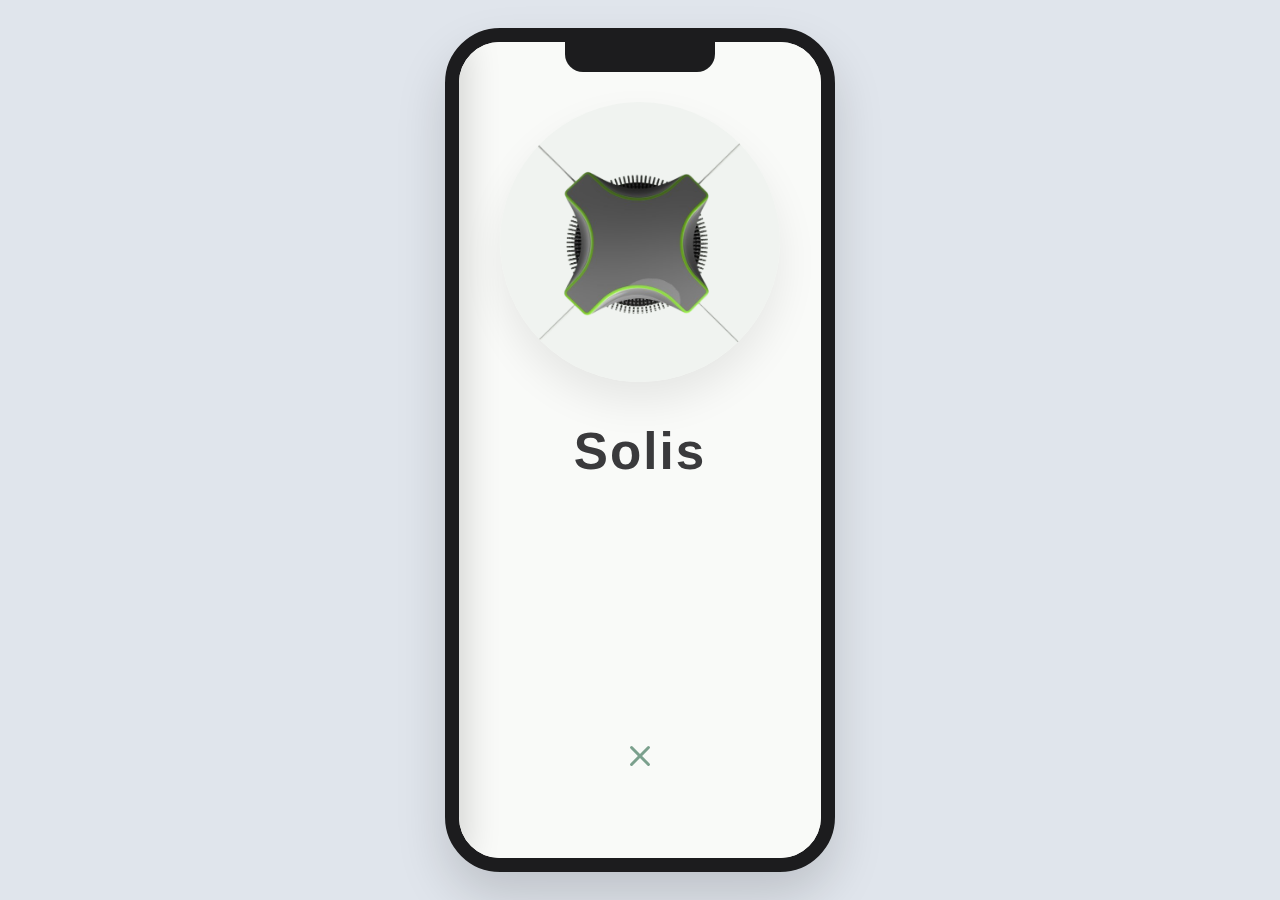
==== commit 371ad1d7: "Update index.html" ====
--- a/index.html
+++ b/index.html
@@ -90,37 +90,81 @@
         * { box-sizing: border-box; margin: 0; padding: 0; -webkit-tap-highlight-color: transparent; }
         html, body { height: 100%; font-family: var(--font-family); background-color: #e0e5ec; display: flex; justify-content: center; align-items: center; color: var(--text-secondary); -webkit-font-smoothing: antialiased; -moz-osx-font-smoothing: grayscale; }
 
-        /* --- App Container --- */
+            /* --- App Container --- */
+    .app-container {
+        width: 100%; /* Make it full width */
+        height: 100%; /* Make it full height */
+        max-width: 390px; /* iPhone width */
+        max-height: 844px; /* iPhone height */
+        background-color: var(--bg-primary);
+        border-radius: 0; /* Remove border radius */
+        box-shadow: none; /* Remove shadow */
+        overflow: auto; /* Enable scrolling if content overflows */
+        position: relative;
+        display: flex;
+        flex-direction: column;
+        border: none; /* Remove border */
+        backdrop-filter: none; /* Remove backdrop filter */
+    }
+
+    /* Apply iPhone styling only on larger screens */
+    @media (min-width: 768px) {
         .app-container {
             width: 390px;
             height: 844px;
-            background-color: var(--bg-primary);
             border-radius: 55px;
             box-shadow: 0 25px 50px rgba(0, 0, 0, 0.15);
-            overflow: hidden;
-            position: relative;
-            display: flex;
-            flex-direction: column;
             border: 14px solid #1C1C1E;
             backdrop-filter: blur(20px);
-        }
+            overflow: hidden; /* Keep overflow hidden for iPhone look */
+        }
+    }
+
+    .app-container::before {
+        content: '';
+        position: absolute;
+        top: 0;
+        left: 50%;
+        transform: translateX(-50%);
+        width: 150px;
+        height: 30px;
+        background-color: #1C1C1E;
+        border-bottom-left-radius: 18px;
+        border-bottom-right-radius: 18px;
+        z-index: 50;
+    }
+
+    /* Hide the notch on smaller screens */
+    @media (max-width: 767px) {
         .app-container::before {
-            content: '';
-            position: absolute;
-            top: 0;
-            left: 50%;
-            transform: translateX(-50%);
-            width: 150px;
-            height: 30px;
-            background-color: #1C1C1E;
-            border-bottom-left-radius: 18px;
-            border-bottom-right-radius: 18px;
-            z-index: 50;
-        }
-
+            display: none;
+        }
+    }
         /* --- Screen Styling --- */
-        .screen { display: none; flex-direction: column; padding: 20px 20px 20px 20px; flex-grow: 1; overflow-y: auto; overflow-x: hidden; background-color: var(--bg-primary); position: absolute; top: 0; left: 0; width: 100%; height: 100%; opacity: 0; transition: opacity 0.3s ease-in-out; }
-        .screen.active { display: flex; opacity: 1; z-index: 10; }
+    /* --- Screen Styling --- */
+    .screen {
+        display: none;
+        flex-direction: column;
+        padding: 20px;
+        flex-grow: 1;
+        overflow-y: auto;
+        overflow-x: hidden;
+        background-color: var(--bg-primary);
+        position: relative; /* Changed from absolute */
+        top: 0;
+        left: 0;
+        width: 100%;
+        height: 100%;
+        opacity: 0;
+        transition: opacity 0.3s ease-in-out;
+        box-sizing: border-box; /* Ensure padding is included in width/height */
+    }
+
+    .screen.active {
+        display: flex;
+        opacity: 1;
+        z-index: 10;
+    }
         .screen::-webkit-scrollbar { display: none; }
         .screen { -ms-overflow-style: none; scrollbar-width: none; }
 
@@ -1232,7 +1276,8 @@
 </head>
 <body id="app-body"> <!-- Added ID for dark mode toggling -->
 
-     
+      <!-- App Container  -->
+      <div class="app-container">   
         <!-- Status Bar -->
     
 
@@ -1867,21 +1912,11 @@
              </div>
          </div>
 
-
+ </div>  
+ <!--  End App Container -->
 
     <script>
- // Function to detect if the device is mobile
-        function isMobileDevice() {
-            return (typeof window.orientation !== "undefined") || (navigator.userAgent.indexOf('IEMobile') !== -1);
-        }
-
-        // Check if the device is mobile
-        if (!isMobileDevice()) {
-            // Only include the div if the device is not mobile (i.e., it's a desktop)
-            var appContainerDiv = document.createElement('div');
-            appContainerDiv.className = 'app-container';
-            document.body.appendChild(appContainerDiv);
-        }
+
 
 if ('serviceWorker' in navigator) {
           window.addEventListener('load', () => {
